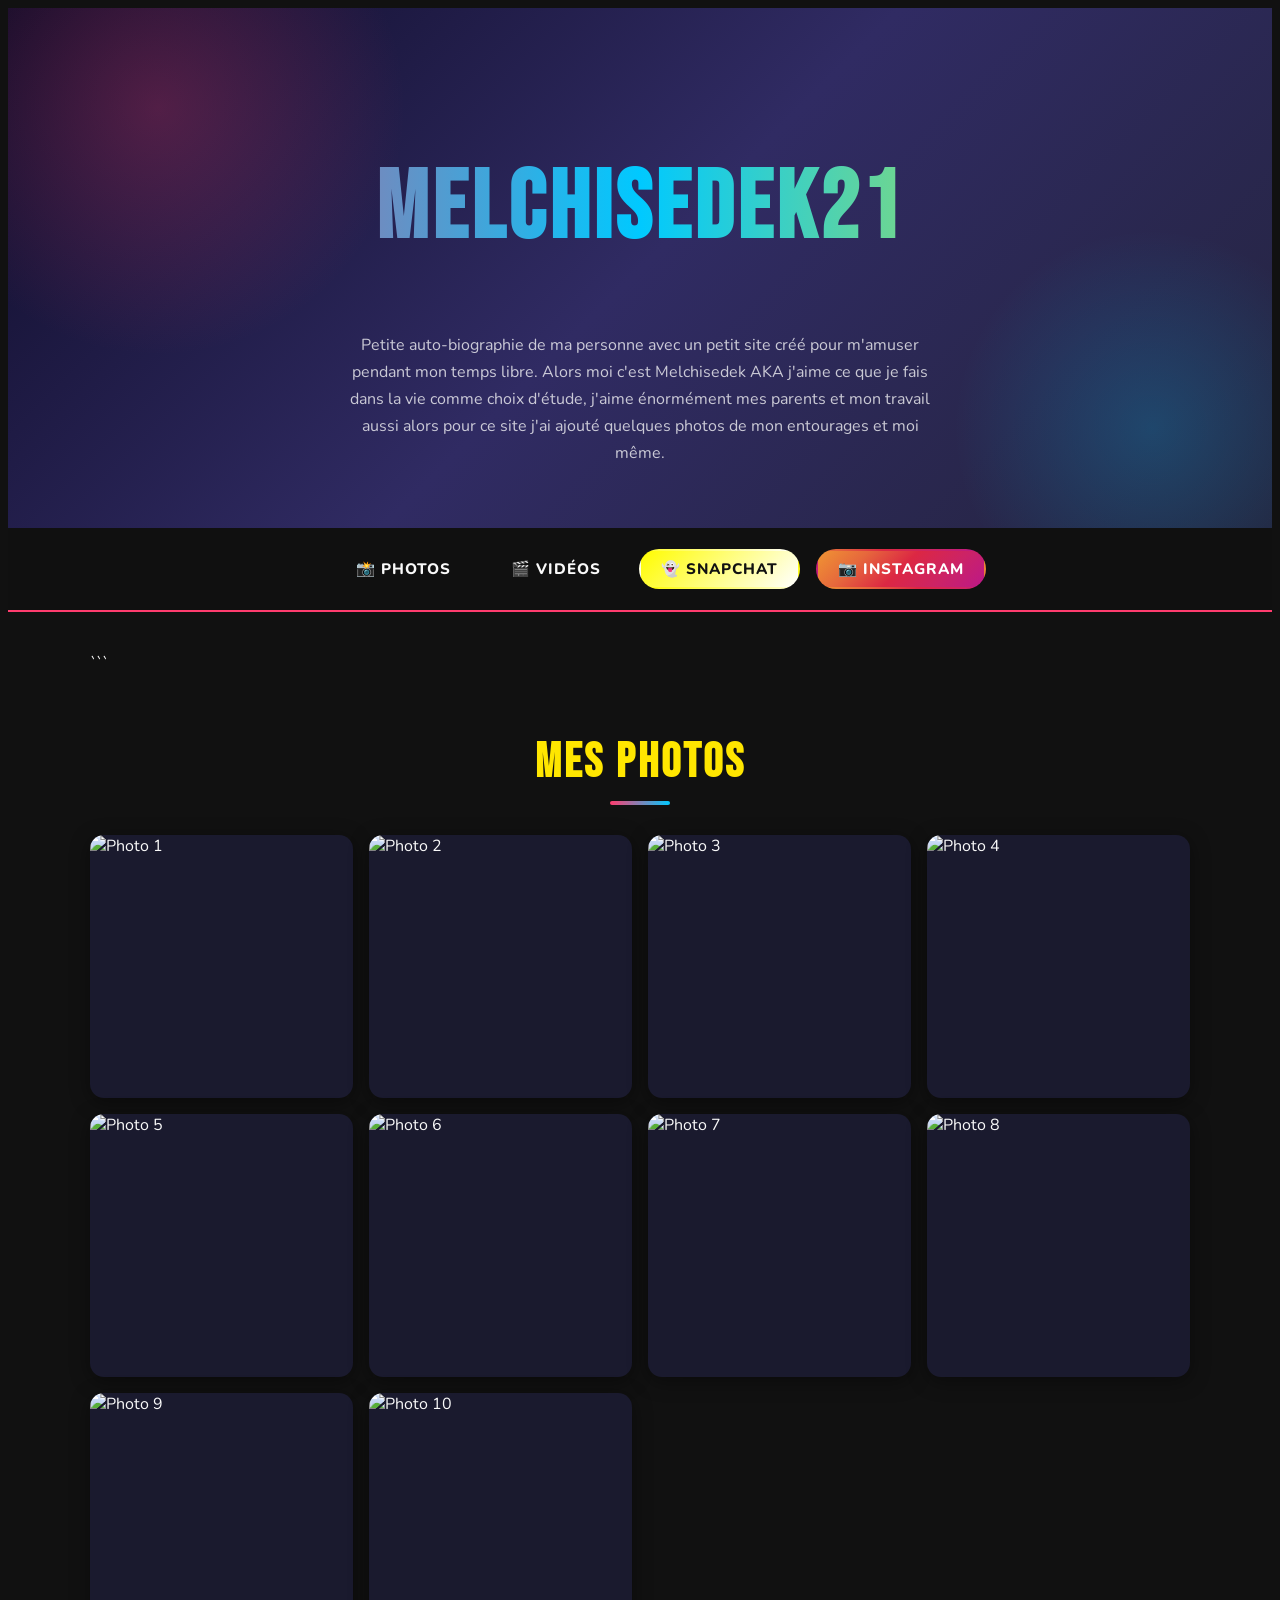
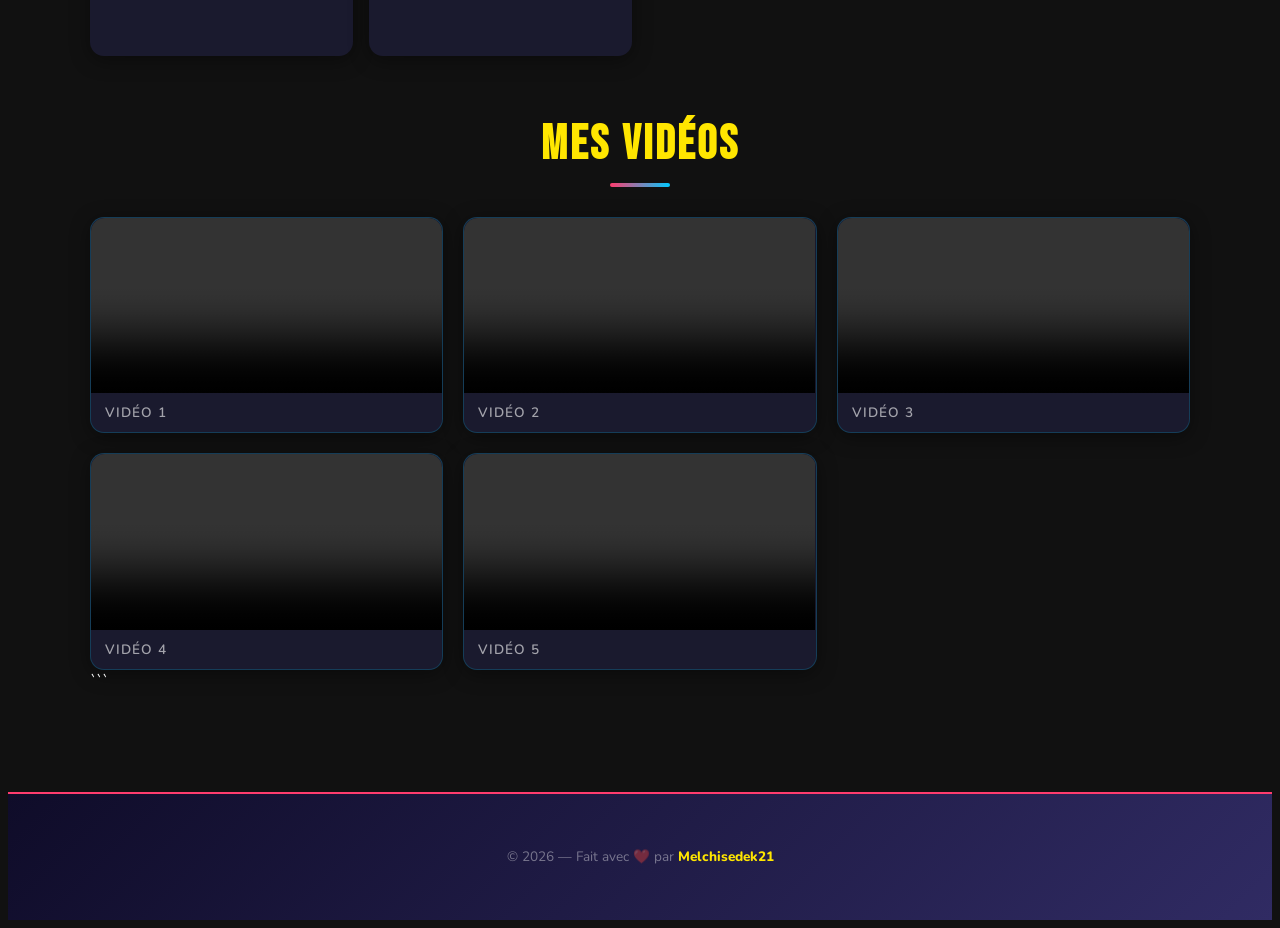
==== index.html @ 66b8f27a "Add files via upload" ====
<!DOCTYPE html>

<html lang="fr">
<head>
  <meta charset="UTF-8">
  <meta name="viewport" content="width=device-width, initial-scale=1.0">
  <title>Page de Melchisedek21</title>
  <link href="https://fonts.googleapis.com/css2?family=Bebas+Neue&family=Nunito:wght@400;600;800&display=swap" rel="stylesheet">
  <style>
    :root {
      --primary: #ff3c6e;
      --secondary: #00c9ff;
      --accent: #ffe600;
      --dark: #111;
      --light: #f9f9f9;
      --card-bg: #1a1a2e;
    }

```
* {
  margin: 0;
  padding: 0;
  box-sizing: border-box;
}

body {
  background-color: var(--dark);
  color: var(--light);
  font-family: 'Nunito', sans-serif;
  overflow-x: hidden;
}

/* ===== HERO HEADER ===== */
header {
  position: relative;
  text-align: center;
  padding: 80px 20px 60px;
  background: linear-gradient(135deg, #0f0c29, #302b63, #24243e);
  overflow: hidden;
}

header::before {
  content: '';
  position: absolute;
  width: 500px;
  height: 500px;
  background: radial-gradient(circle, var(--primary) 0%, transparent 70%);
  top: -150px;
  left: -100px;
  opacity: 0.25;
  border-radius: 50%;
  animation: pulse 4s ease-in-out infinite;
}

header::after {
  content: '';
  position: absolute;
  width: 400px;
  height: 400px;
  background: radial-gradient(circle, var(--secondary) 0%, transparent 70%);
  bottom: -100px;
  right: -80px;
  opacity: 0.2;
  border-radius: 50%;
  animation: pulse 5s ease-in-out infinite reverse;
}

@keyframes pulse {
  0%, 100% { transform: scale(1); }
  50% { transform: scale(1.15); }
}

header h1 {
  font-family: 'Bebas Neue', sans-serif;
  font-size: clamp(3rem, 10vw, 6rem);
  letter-spacing: 4px;
  background: linear-gradient(90deg, var(--primary), var(--secondary), var(--accent));
  -webkit-background-clip: text;
  -webkit-text-fill-color: transparent;
  background-clip: text;
  position: relative;
  z-index: 1;
  animation: slideDown 0.8s ease;
}

header p {
  max-width: 600px;
  margin: 20px auto 0;
  font-size: 1rem;
  color: rgba(255,255,255,0.75);
  line-height: 1.7;
  position: relative;
  z-index: 1;
  animation: fadeIn 1.2s ease;
}

@keyframes slideDown {
  from { opacity: 0; transform: translateY(-30px); }
  to   { opacity: 1; transform: translateY(0); }
}

@keyframes fadeIn {
  from { opacity: 0; }
  to   { opacity: 1; }
}

/* ===== NAVIGATION ===== */
nav {
  position: sticky;
  top: 0;
  z-index: 100;
  background: rgba(17, 17, 17, 0.9);
  backdrop-filter: blur(12px);
  border-bottom: 2px solid var(--primary);
  padding: 14px 20px;
}

nav ul {
  list-style: none;
  display: flex;
  justify-content: center;
  flex-wrap: wrap;
  gap: 16px;
}

nav ul li a {
  text-decoration: none;
  color: var(--light);
  font-weight: 800;
  font-size: 0.95rem;
  letter-spacing: 1px;
  text-transform: uppercase;
  padding: 8px 20px;
  border-radius: 30px;
  border: 2px solid transparent;
  transition: all 0.3s ease;
  position: relative;
}

nav ul li a:hover {
  background: var(--primary);
  border-color: var(--primary);
  color: white;
  transform: translateY(-2px);
  box-shadow: 0 6px 20px rgba(255, 60, 110, 0.4);
}

nav ul li a.snap {
  background: linear-gradient(135deg, #fffc00, #ffffff);
  color: #111;
}

nav ul li a.insta {
  background: linear-gradient(135deg, #f09433, #e6683c, #dc2743, #cc2366, #bc1888);
  color: white;
}

nav ul li a.snap:hover,
nav ul li a.insta:hover {
  transform: translateY(-3px) scale(1.05);
  box-shadow: 0 8px 25px rgba(0,0,0,0.4);
}

/* ===== SECTIONS ===== */
main {
  max-width: 1100px;
  margin: 0 auto;
  padding: 40px 20px;
}

.section-title {
  font-family: 'Bebas Neue', sans-serif;
  font-size: clamp(2rem, 5vw, 3rem);
  letter-spacing: 3px;
  color: var(--accent);
  text-align: center;
  margin: 60px 0 30px;
  position: relative;
}

.section-title::after {
  content: '';
  display: block;
  width: 60px;
  height: 4px;
  background: linear-gradient(90deg, var(--primary), var(--secondary));
  margin: 10px auto 0;
  border-radius: 2px;
}

/* ===== PHOTO GRID ===== */
.photo-grid {
  display: grid;
  grid-template-columns: repeat(auto-fill, minmax(240px, 1fr));
  gap: 16px;
}

.photo-card {
  position: relative;
  overflow: hidden;
  border-radius: 14px;
  aspect-ratio: 1 / 1;
  background: var(--card-bg);
  box-shadow: 0 4px 20px rgba(0,0,0,0.4);
  cursor: pointer;
  transition: transform 0.3s ease, box-shadow 0.3s ease;
}

.photo-card:hover {
  transform: scale(1.04) rotate(-1deg);
  box-shadow: 0 10px 40px rgba(255, 60, 110, 0.4);
}

.photo-card img {
  width: 100%;
  height: 100%;
  object-fit: cover;
  display: block;
  transition: transform 0.5s ease;
}

.photo-card:hover img {
  transform: scale(1.08);
}

.photo-card .overlay {
  position: absolute;
  inset: 0;
  background: linear-gradient(to top, rgba(0,0,0,0.6), transparent);
  opacity: 0;
  transition: opacity 0.3s ease;
}

.photo-card:hover .overlay {
  opacity: 1;
}

/* ===== VIDEO GRID ===== */
.video-grid {
  display: grid;
  grid-template-columns: repeat(auto-fill, minmax(280px, 1fr));
  gap: 20px;
}

.video-card {
  background: var(--card-bg);
  border-radius: 14px;
  overflow: hidden;
  box-shadow: 0 4px 20px rgba(0,0,0,0.4);
  border: 1px solid rgba(0, 201, 255, 0.2);
  transition: transform 0.3s ease, box-shadow 0.3s ease;
}

.video-card:hover {
  transform: translateY(-6px);
  box-shadow: 0 12px 40px rgba(0, 201, 255, 0.3);
}

.video-card video {
  width: 100%;
  display: block;
  border-radius: 14px 14px 0 0;
}

.video-label {
  padding: 10px 14px;
  font-size: 0.85rem;
  color: rgba(255,255,255,0.6);
  font-weight: 600;
  text-transform: uppercase;
  letter-spacing: 1px;
}

/* ===== FOOTER ===== */
footer {
  text-align: center;
  padding: 40px 20px;
  margin-top: 60px;
  background: linear-gradient(135deg, #0f0c29, #302b63);
  font-size: 0.85rem;
  color: rgba(255,255,255,0.4);
  border-top: 2px solid var(--primary);
}

footer span {
  color: var(--accent);
  font-weight: 800;
}

/* ===== RESPONSIVE ===== */
@media (max-width: 600px) {
  .photo-grid {
    grid-template-columns: repeat(2, 1fr);
  }

  .video-grid {
    grid-template-columns: 1fr;
  }

  nav ul {
    gap: 10px;
  }

  nav ul li a {
    font-size: 0.8rem;
    padding: 6px 14px;
  }
}
```

  </style>
</head>
<body>

  <!-- HEADER -->

  <header>
    <h1>Melchisedek21</h1>
    <p>Petite auto-biographie de ma personne avec un petit site créé pour m'amuser pendant mon temps libre. Alors moi c'est Melchisedek AKA j'aime ce que je fais dans la vie comme choix d'étude, j'aime énormément mes parents et mon travail aussi alors pour ce site j'ai ajouté quelques photos de mon entourages et moi même.</p>
  </header>

  <!-- NAVIGATION -->

  <nav>
    <ul>
      <li><a href="#photos">📸 Photos</a></li>
      <li><a href="#videos">🎬 Vidéos</a></li>
      <li><a href="https://snapchat.com/t/nSRhVBdP" target="_blank" class="snap">👻 Snapchat</a></li>
      <li><a href="https://www.instagram.com/melchi.emm21?igsh=M4dpbGRamDBuM3pudQ%3D%3D&utm_source=qr" target="_blank" class="insta">📷 Instagram</a></li>
    </ul>
  </nav>

  <main>

```
<!-- PHOTOS -->
<h2 class="section-title" id="photos">Mes Photos</h2>
<div class="photo-grid">
  <div class="photo-card">
    <img src="images/photo1.jpeg" alt="Photo 1">
    <div class="overlay"></div>
  </div>
  <div class="photo-card">
    <img src="images/photo2.jpeg" alt="Photo 2">
    <div class="overlay"></div>
  </div>
  <div class="photo-card">
    <img src="images/photo3.jpeg" alt="Photo 3">
    <div class="overlay"></div>
  </div>
  <div class="photo-card">
    <img src="images/photo4.jpeg" alt="Photo 4">
    <div class="overlay"></div>
  </div>
  <div class="photo-card">
    <img src="images/photo5.jpeg" alt="Photo 5">
    <div class="overlay"></div>
  </div>
  <div class="photo-card">
    <img src="images/photo6.jpeg" alt="Photo 6">
    <div class="overlay"></div>
  </div>
  <div class="photo-card">
    <img src="images/photo7.jpeg" alt="Photo 7">
    <div class="overlay"></div>
  </div>
  <div class="photo-card">
    <img src="images/photo8.jpeg" alt="Photo 8">
    <div class="overlay"></div>
  </div>
  <div class="photo-card">
    <img src="images/photo9.jpeg" alt="Photo 9">
    <div class="overlay"></div>
  </div>
  <div class="photo-card">
    <img src="images/photo10.jpeg" alt="Photo 10">
    <div class="overlay"></div>
  </div>
</div>

<!-- VIDÉOS -->
<h2 class="section-title" id="videos">Mes Vidéos</h2>
<div class="video-grid">
  <div class="video-card">
    <video controls>
      <source src="videos/video1.mp4" type="video/mp4">
    </video>
    <div class="video-label">Vidéo 1</div>
  </div>
  <div class="video-card">
    <video controls>
      <source src="videos/video2.mp4" type="video/mp4">
    </video>
    <div class="video-label">Vidéo 2</div>
  </div>
  <div class="video-card">
    <video controls>
      <source src="videos/video3.mp4" type="video/mp4">
    </video>
    <div class="video-label">Vidéo 3</div>
  </div>
  <div class="video-card">
    <video controls>
      <source src="videos/video4.mp4" type="video/mp4">
    </video>
    <div class="video-label">Vidéo 4</div>
  </div>
  <div class="video-card">
    <video controls>
      <source src="videos/video5.mp4" type="video/mp4">
    </video>
    <div class="video-label">Vidéo 5</div>
  </div>
</div>
```

  </main>

  <!-- FOOTER -->

  <footer>
    <p>© 2026 — Fait avec ❤️ par <span>Melchisedek21</span></p>
  </footer>

</body>
</html>
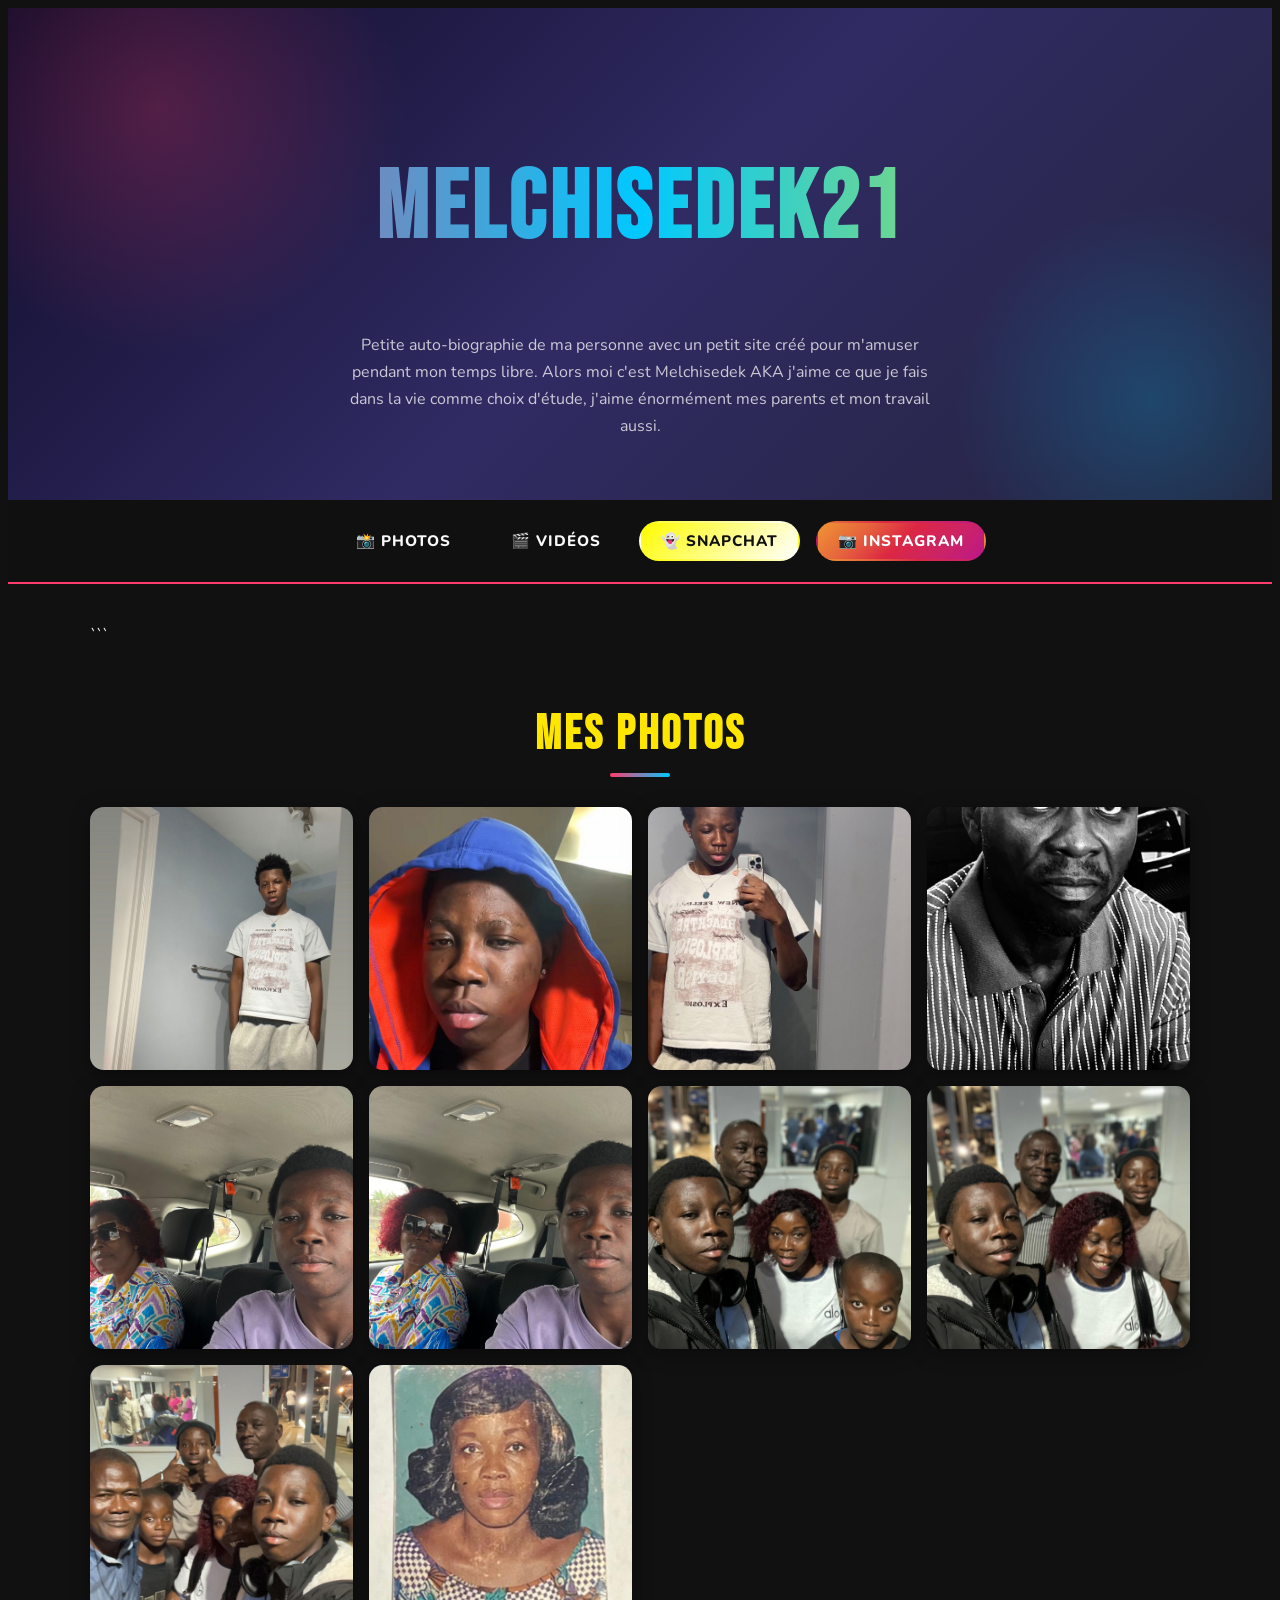
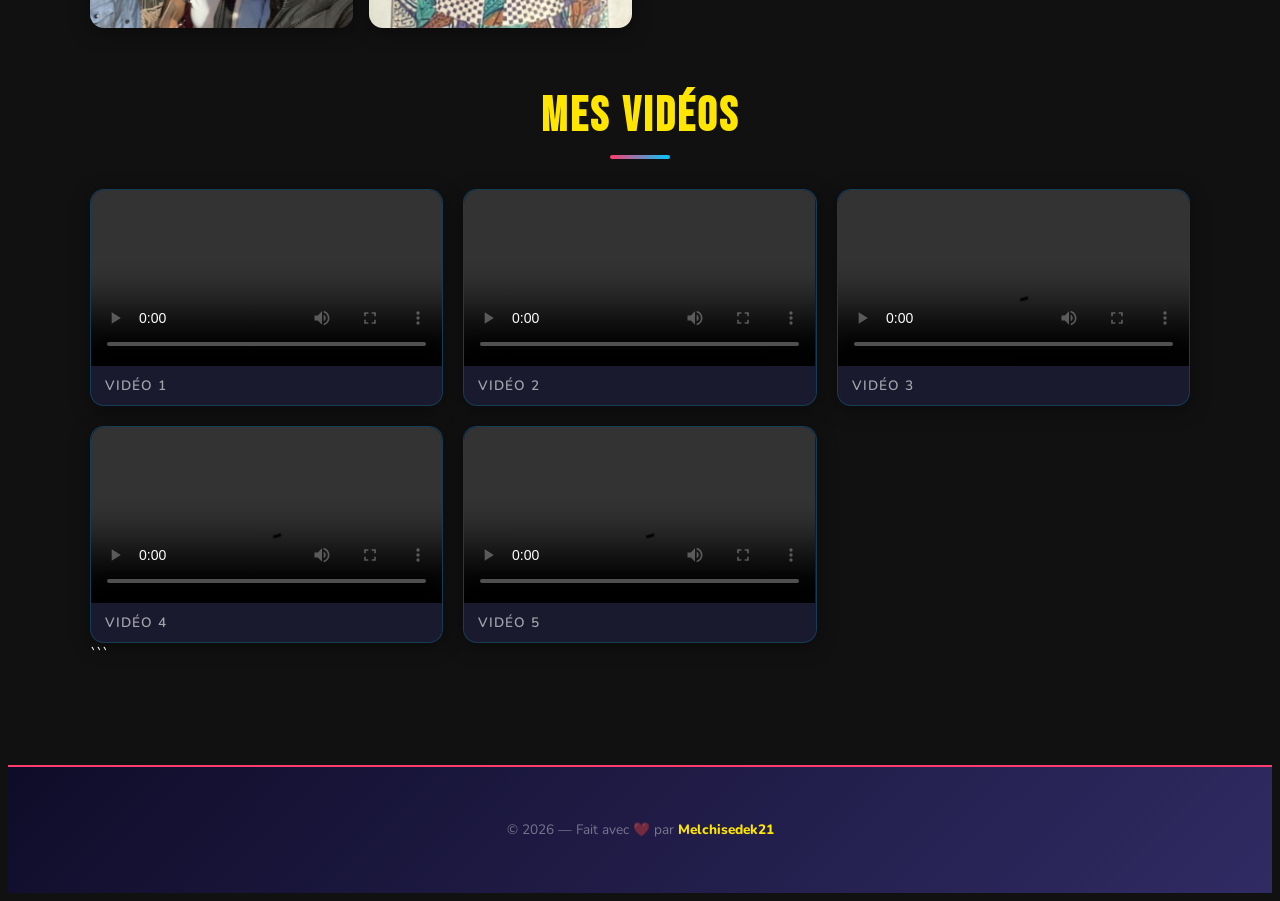
==== commit dd0d581b: "Update index.html" ====
--- a/index.html
+++ b/index.html
@@ -316,7 +316,7 @@
 
   <header>
     <h1>Melchisedek21</h1>
-    <p>Petite auto-biographie de ma personne avec un petit site créé pour m'amuser pendant mon temps libre. Alors moi c'est Melchisedek AKA j'aime ce que je fais dans la vie comme choix d'étude, j'aime énormément mes parents et mon travail aussi alors pour ce site j'ai ajouté quelques photos de mon entourages et moi même.</p>
+    <p>Petite auto-biographie de ma personne avec un petit site créé pour m'amuser pendant mon temps libre. Alors moi c'est Melchisedek AKA j'aime ce que je fais dans la vie comme choix d'étude, j'aime énormément mes parents et mon travail aussi.</p>
   </header>
 
   <!-- NAVIGATION -->
@@ -337,43 +337,43 @@
 <h2 class="section-title" id="photos">Mes Photos</h2>
 <div class="photo-grid">
   <div class="photo-card">
-    <img src="images/photo1.jpeg" alt="Photo 1">
-    <div class="overlay"></div>
-  </div>
-  <div class="photo-card">
-    <img src="images/photo2.jpeg" alt="Photo 2">
-    <div class="overlay"></div>
-  </div>
-  <div class="photo-card">
-    <img src="images/photo3.jpeg" alt="Photo 3">
-    <div class="overlay"></div>
-  </div>
-  <div class="photo-card">
-    <img src="images/photo4.jpeg" alt="Photo 4">
-    <div class="overlay"></div>
-  </div>
-  <div class="photo-card">
-    <img src="images/photo5.jpeg" alt="Photo 5">
-    <div class="overlay"></div>
-  </div>
-  <div class="photo-card">
-    <img src="images/photo6.jpeg" alt="Photo 6">
-    <div class="overlay"></div>
-  </div>
-  <div class="photo-card">
-    <img src="images/photo7.jpeg" alt="Photo 7">
-    <div class="overlay"></div>
-  </div>
-  <div class="photo-card">
-    <img src="images/photo8.jpeg" alt="Photo 8">
-    <div class="overlay"></div>
-  </div>
-  <div class="photo-card">
-    <img src="images/photo9.jpeg" alt="Photo 9">
-    <div class="overlay"></div>
-  </div>
-  <div class="photo-card">
-    <img src="images/photo10.jpeg" alt="Photo 10">
+    <img src="photo1.jpeg" alt="Photo 1">
+    <div class="overlay"></div>
+  </div>
+  <div class="photo-card">
+    <img src="photo2.jpeg" alt="Photo 2">
+    <div class="overlay"></div>
+  </div>
+  <div class="photo-card">
+    <img src="photo3.jpeg" alt="Photo 3">
+    <div class="overlay"></div>
+  </div>
+  <div class="photo-card">
+    <img src="photo4.jpeg" alt="Photo 4">
+    <div class="overlay"></div>
+  </div>
+  <div class="photo-card">
+    <img src="photo5.jpeg" alt="Photo 5">
+    <div class="overlay"></div>
+  </div>
+  <div class="photo-card">
+    <img src="photo6.jpeg" alt="Photo 6">
+    <div class="overlay"></div>
+  </div>
+  <div class="photo-card">
+    <img src="photo7.jpeg" alt="Photo 7">
+    <div class="overlay"></div>
+  </div>
+  <div class="photo-card">
+    <img src="photo8.jpeg" alt="Photo 8">
+    <div class="overlay"></div>
+  </div>
+  <div class="photo-card">
+    <img src="photo9.jpeg" alt="Photo 9">
+    <div class="overlay"></div>
+  </div>
+  <div class="photo-card">
+    <img src="photo10.jpeg" alt="Photo 10">
     <div class="overlay"></div>
   </div>
 </div>
@@ -383,31 +383,31 @@
 <div class="video-grid">
   <div class="video-card">
     <video controls>
-      <source src="videos/video1.mp4" type="video/mp4">
+      <source src="video1.mp4" type="video/mp4">
     </video>
     <div class="video-label">Vidéo 1</div>
   </div>
   <div class="video-card">
     <video controls>
-      <source src="videos/video2.mp4" type="video/mp4">
+      <source src="video2.mp4" type="video/mp4">
     </video>
     <div class="video-label">Vidéo 2</div>
   </div>
   <div class="video-card">
     <video controls>
-      <source src="videos/video3.mp4" type="video/mp4">
+      <source src="video3.mp4" type="video/mp4">
     </video>
     <div class="video-label">Vidéo 3</div>
   </div>
   <div class="video-card">
     <video controls>
-      <source src="videos/video4.mp4" type="video/mp4">
+      <source src="video4.mp4" type="video/mp4">
     </video>
     <div class="video-label">Vidéo 4</div>
   </div>
   <div class="video-card">
     <video controls>
-      <source src="videos/video5.mp4" type="video/mp4">
+      <source src="video5.mp4" type="video/mp4">
     </video>
     <div class="video-label">Vidéo 5</div>
   </div>
@@ -423,4 +423,4 @@
   </footer>
 
 </body>
-</html>+</html>
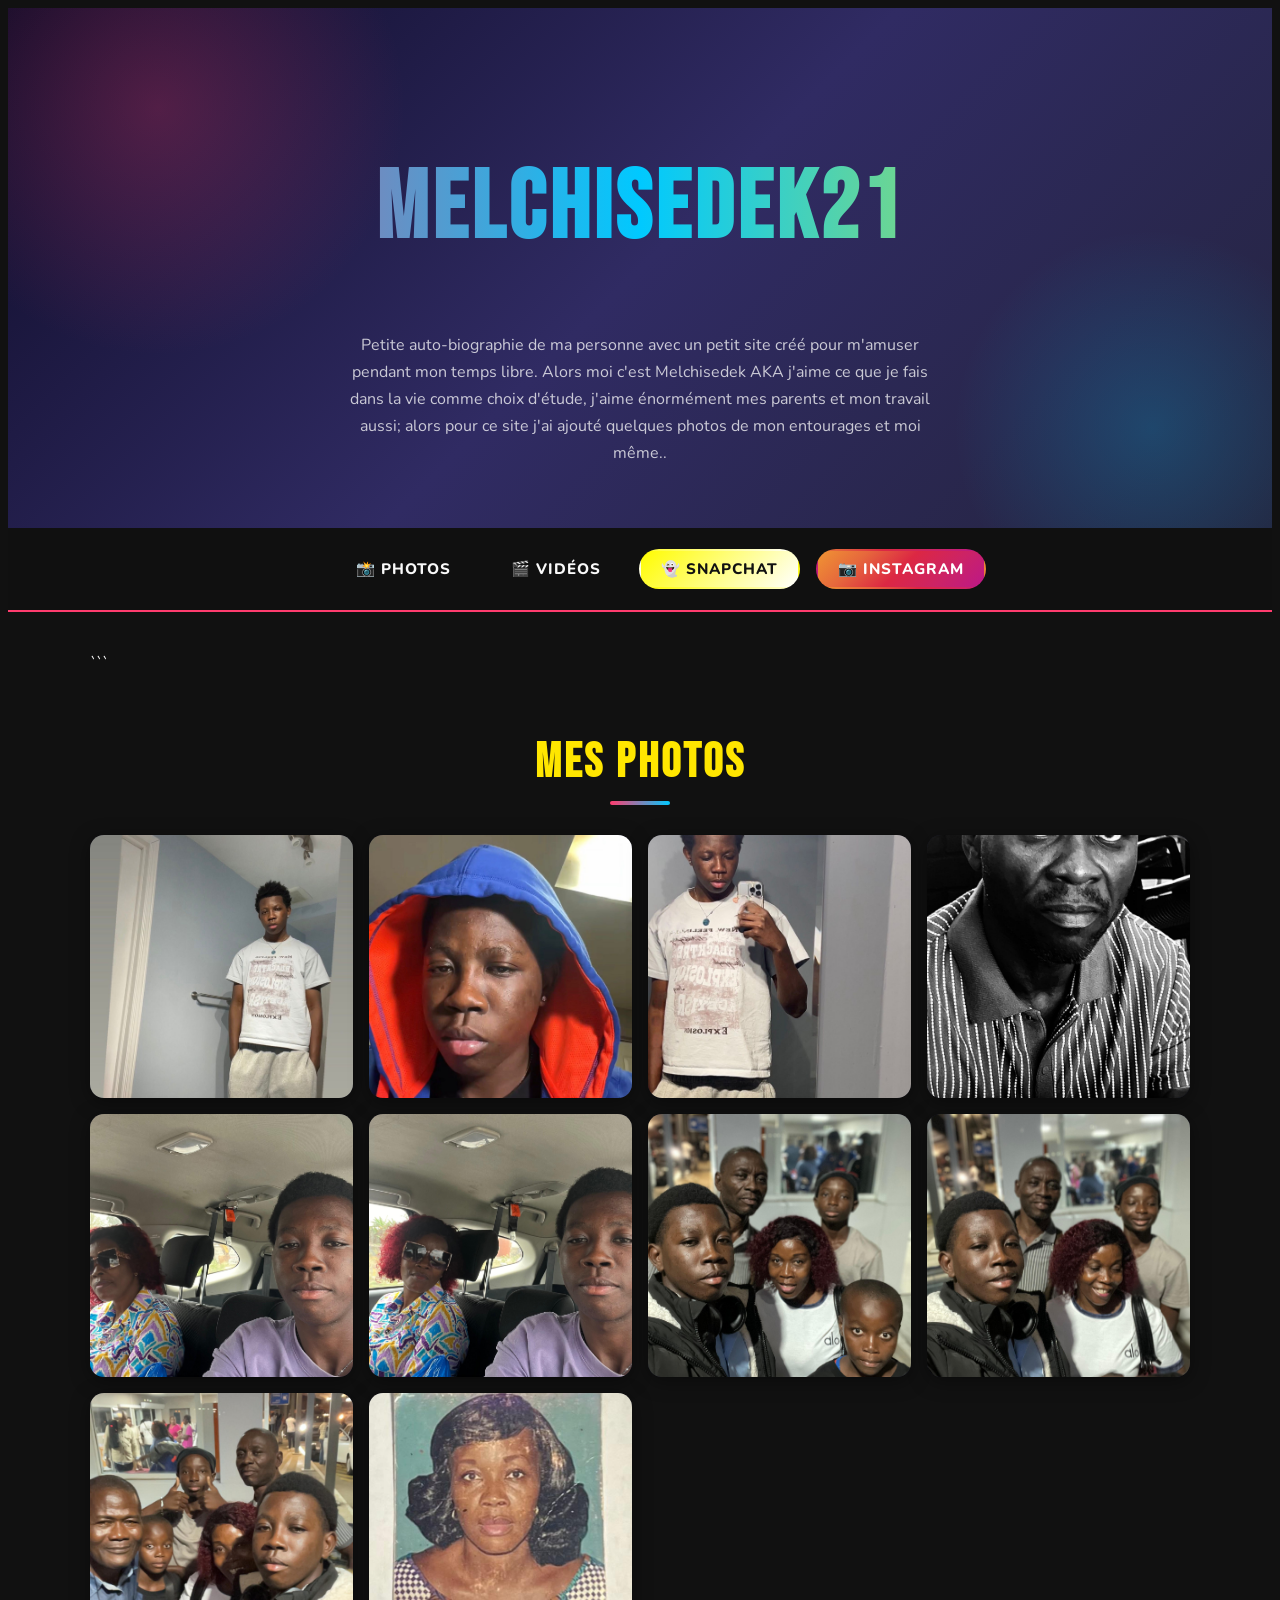
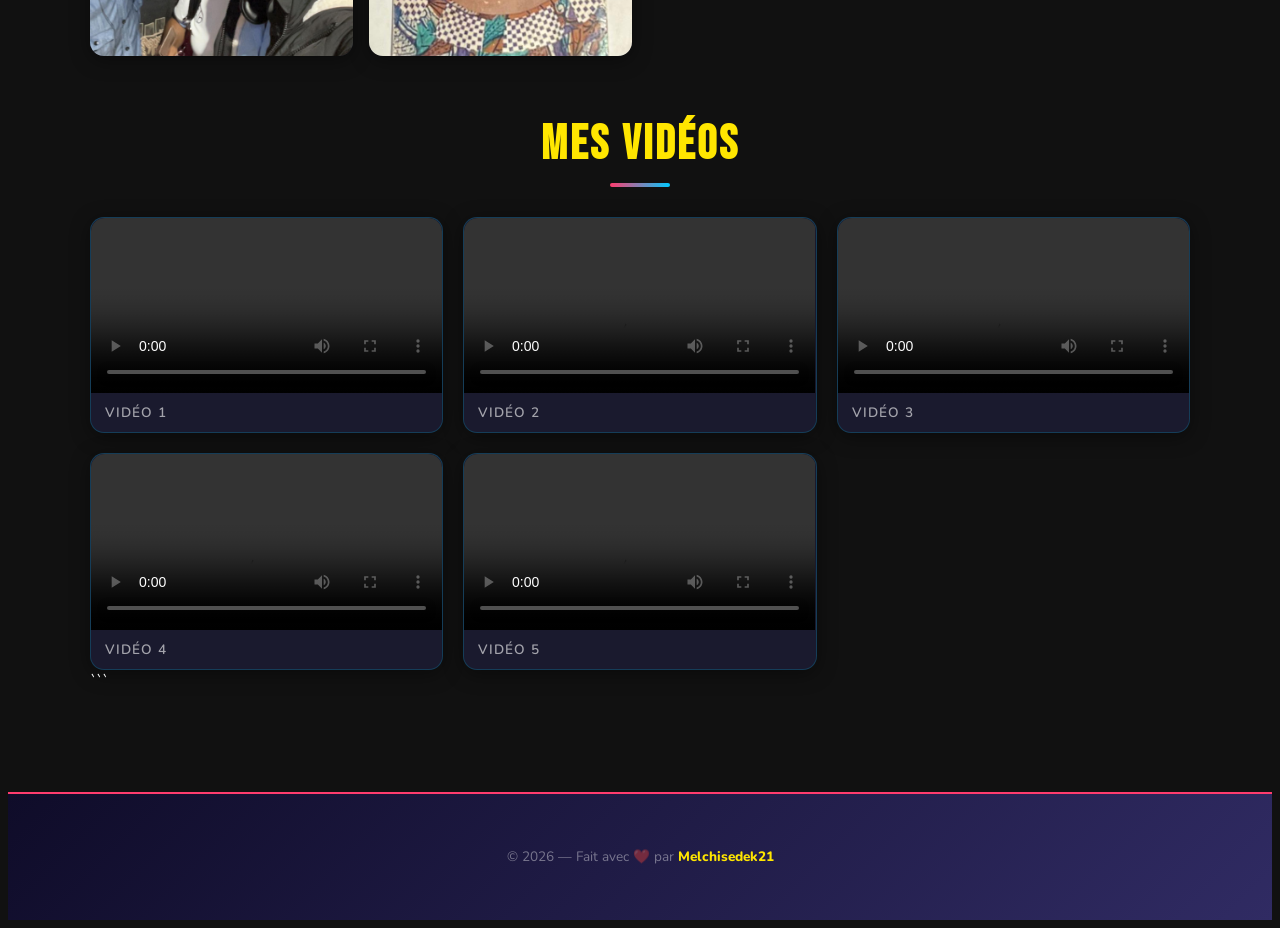
==== commit 50f276d9: "Update index.html" ====
--- a/index.html
+++ b/index.html
@@ -316,7 +316,7 @@
 
   <header>
     <h1>Melchisedek21</h1>
-    <p>Petite auto-biographie de ma personne avec un petit site créé pour m'amuser pendant mon temps libre. Alors moi c'est Melchisedek AKA j'aime ce que je fais dans la vie comme choix d'étude, j'aime énormément mes parents et mon travail aussi.</p>
+    <p>Petite auto-biographie de ma personne avec un petit site créé pour m'amuser pendant mon temps libre. Alors moi c'est Melchisedek AKA j'aime ce que je fais dans la vie comme choix d'étude, j'aime énormément mes parents et mon travail aussi; alors pour ce site j'ai ajouté quelques photos de mon entourages et moi même..</p>
   </header>
 
   <!-- NAVIGATION -->
@@ -424,3 +424,4 @@
 
 </body>
 </html>
+
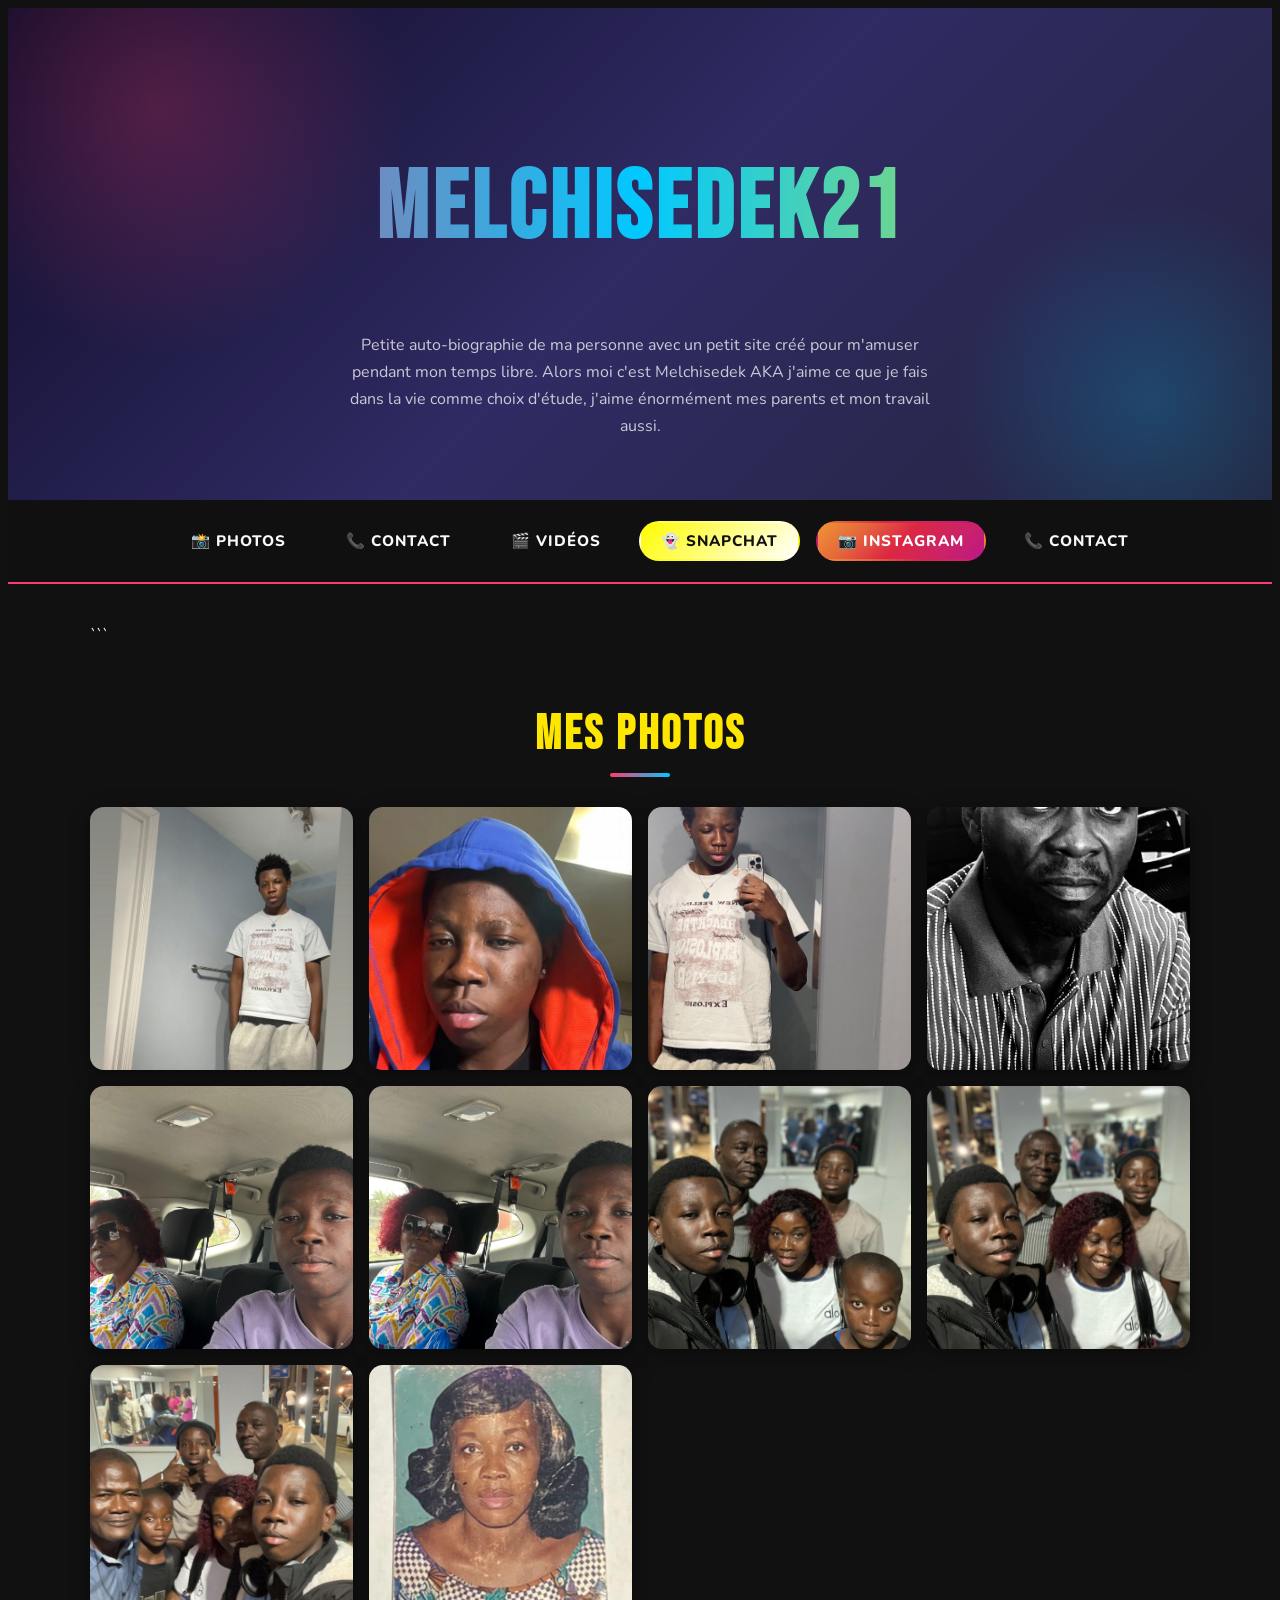
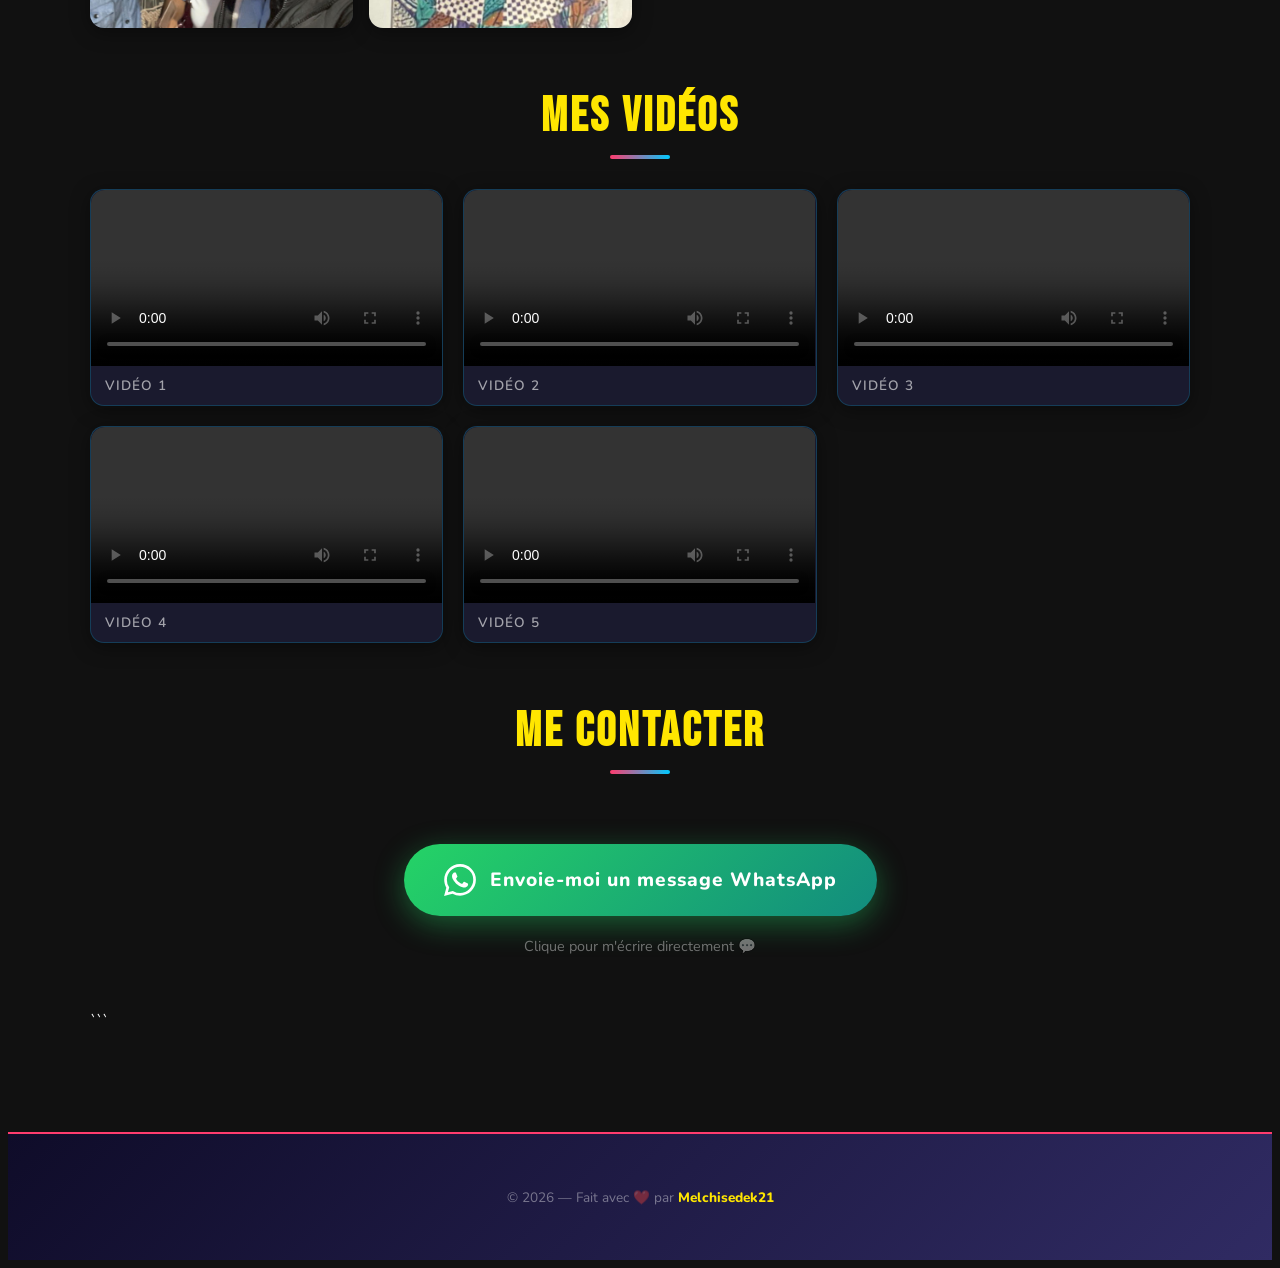
==== commit 2f2324fe: "Update index.html" ====
--- a/index.html
+++ b/index.html
@@ -316,7 +316,7 @@
 
   <header>
     <h1>Melchisedek21</h1>
-    <p>Petite auto-biographie de ma personne avec un petit site créé pour m'amuser pendant mon temps libre. Alors moi c'est Melchisedek AKA j'aime ce que je fais dans la vie comme choix d'étude, j'aime énormément mes parents et mon travail aussi; alors pour ce site j'ai ajouté quelques photos de mon entourages et moi même..</p>
+    <p>Petite auto-biographie de ma personne avec un petit site créé pour m'amuser pendant mon temps libre. Alors moi c'est Melchisedek AKA j'aime ce que je fais dans la vie comme choix d'étude, j'aime énormément mes parents et mon travail aussi.</p>
   </header>
 
   <!-- NAVIGATION -->
@@ -324,9 +324,11 @@
   <nav>
     <ul>
       <li><a href="#photos">📸 Photos</a></li>
+      <li><a href="#contact">📞 Contact</a></li>
       <li><a href="#videos">🎬 Vidéos</a></li>
-      <li><a href="https://snapchat.com/t/nSRhVBdP" target="_blank" class="snap">👻 Snapchat</a></li>
-      <li><a href="https://www.instagram.com/melchi.emm21?igsh=M4dpbGRamDBuM3pudQ%3D%3D&utm_source=qr" target="_blank" class="insta">📷 Instagram</a></li>
+      <li><a href="https://www.snapchat.com/add/Melchisedek21" target="_blank" class="snap">👻 Snapchat</a></li>
+      <li><a href="https://www.instagram.com/melchi.emm21" target="_blank" class="insta">📷 Instagram</a></li>
+      <li><a href="#contact">📞 Contact</a></li>
     </ul>
   </nav>
 
@@ -412,6 +414,32 @@
     <div class="video-label">Vidéo 5</div>
   </div>
 </div>
+
+<!-- CONTACT -->
+<h2 class="section-title" id="contact">Me Contacter</h2>
+<div style="text-align: center; padding: 40px 20px;">
+  <a href="https://wa.me/18186355843" target="_blank" style="
+    display: inline-flex;
+    align-items: center;
+    gap: 14px;
+    background: linear-gradient(135deg, #25D366, #128C7E);
+    color: white;
+    text-decoration: none;
+    padding: 20px 40px;
+    border-radius: 50px;
+    font-family: 'Nunito', sans-serif;
+    font-size: 1.2rem;
+    font-weight: 800;
+    letter-spacing: 1px;
+    box-shadow: 0 8px 30px rgba(37, 211, 102, 0.4);
+  ">
+    <svg xmlns="http://www.w3.org/2000/svg" width="32" height="32" viewBox="0 0 24 24" fill="white">
+      <path d="M17.472 14.382c-.297-.149-1.758-.867-2.03-.967-.273-.099-.471-.148-.67.15-.197.297-.767.966-.94 1.164-.173.199-.347.223-.644.075-.297-.15-1.255-.463-2.39-1.475-.883-.788-1.48-1.761-1.653-2.059-.173-.297-.018-.458.13-.606.134-.133.298-.347.446-.52.149-.174.198-.298.298-.497.099-.198.05-.371-.025-.52-.075-.149-.669-1.612-.916-2.207-.242-.579-.487-.5-.669-.51-.173-.008-.371-.01-.57-.01-.198 0-.52.074-.792.372-.272.297-1.04 1.016-1.04 2.479 0 1.462 1.065 2.875 1.213 3.074.149.198 2.096 3.2 5.077 4.487.709.306 1.262.489 1.694.625.712.227 1.36.195 1.871.118.571-.085 1.758-.719 2.006-1.413.248-.694.248-1.289.173-1.413-.074-.124-.272-.198-.57-.347m-5.421 7.403h-.004a9.87 9.87 0 01-5.031-1.378l-.361-.214-3.741.982.998-3.648-.235-.374a9.86 9.86 0 01-1.51-5.26c.001-5.45 4.436-9.884 9.888-9.884 2.64 0 5.122 1.03 6.988 2.898a9.825 9.825 0 012.893 6.994c-.003 5.45-4.437 9.884-9.885 9.884m8.413-18.297A11.815 11.815 0 0012.05 0C5.495 0 .16 5.335.157 11.892c0 2.096.547 4.142 1.588 5.945L.057 24l6.305-1.654a11.882 11.882 0 005.683 1.448h.005c6.554 0 11.89-5.335 11.893-11.893a11.821 11.821 0 00-3.48-8.413z"/>
+    </svg>
+    Envoie-moi un message WhatsApp
+  </a>
+  <p style="margin-top: 20px; color: rgba(255,255,255,0.4); font-size: 0.9rem;">Clique pour m'écrire directement 💬</p>
+</div>
 ```
 
   </main>
@@ -424,4 +452,3 @@
 
 </body>
 </html>
-
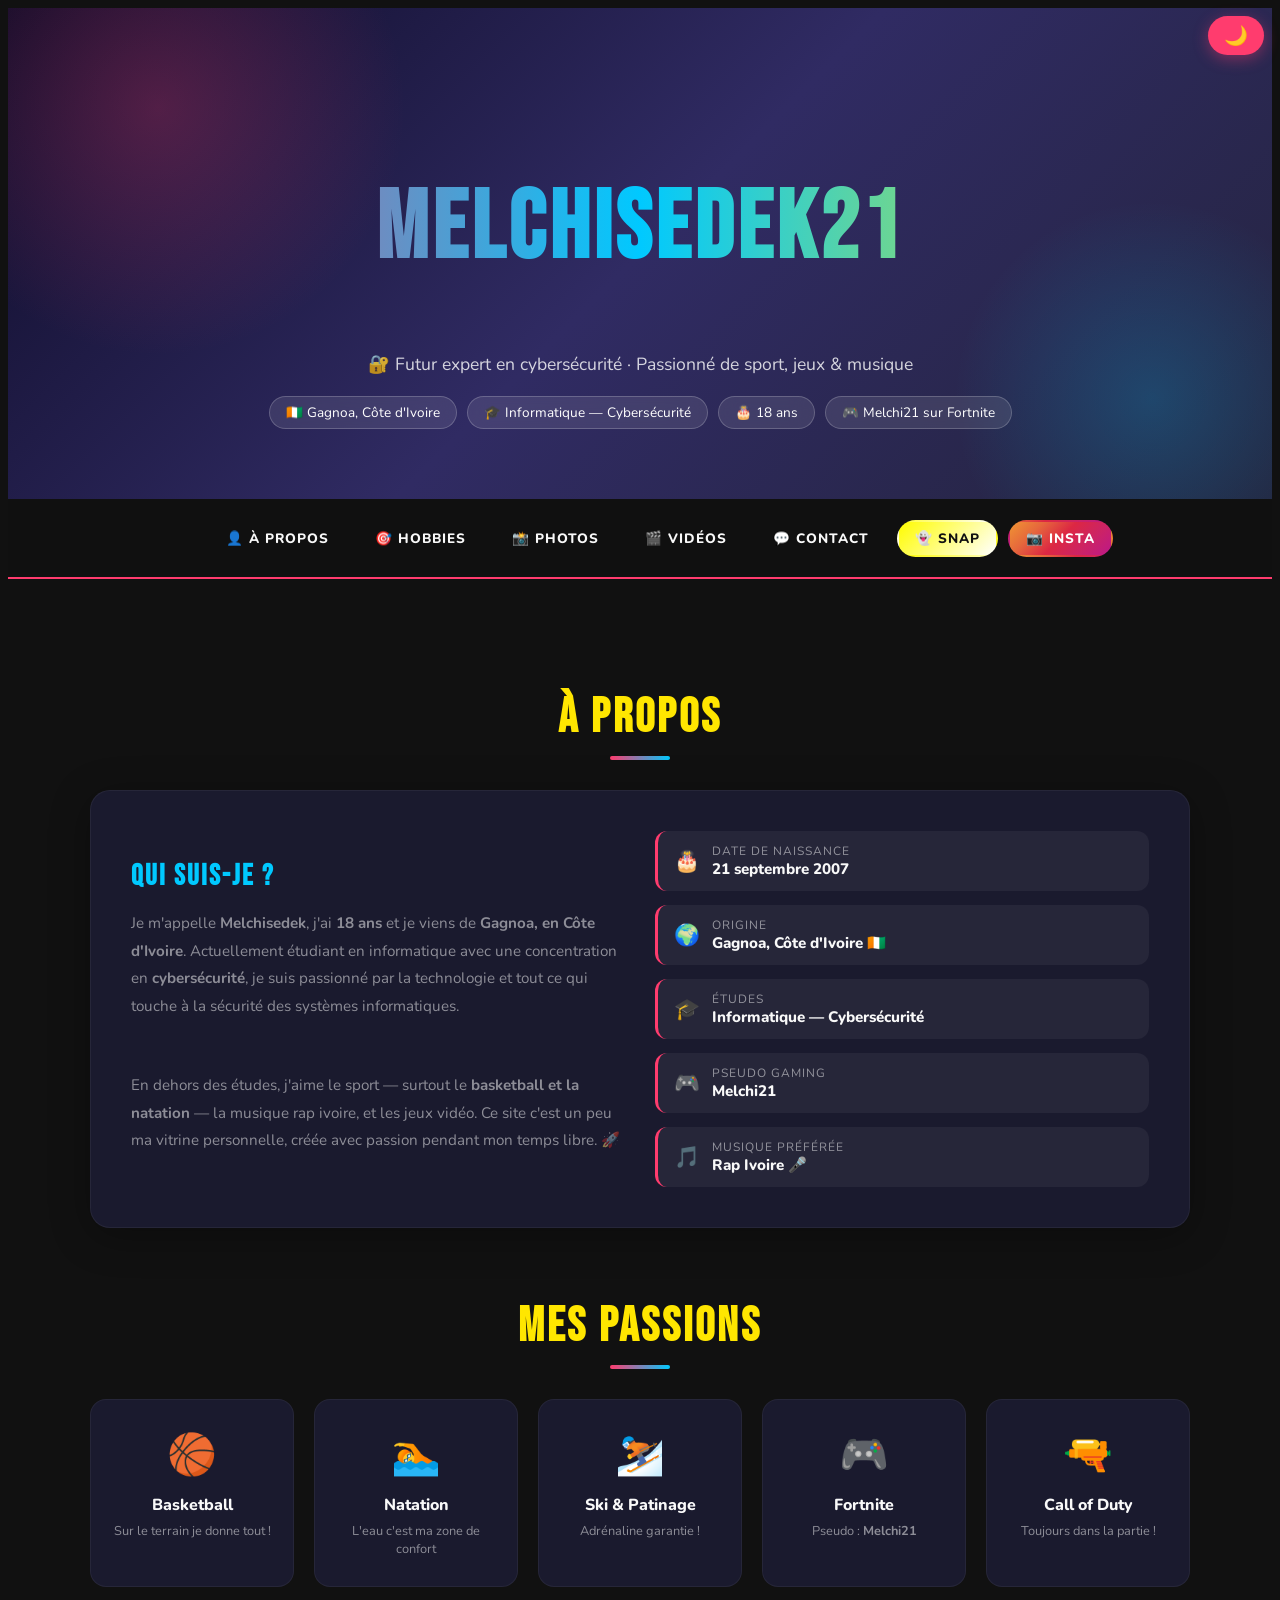
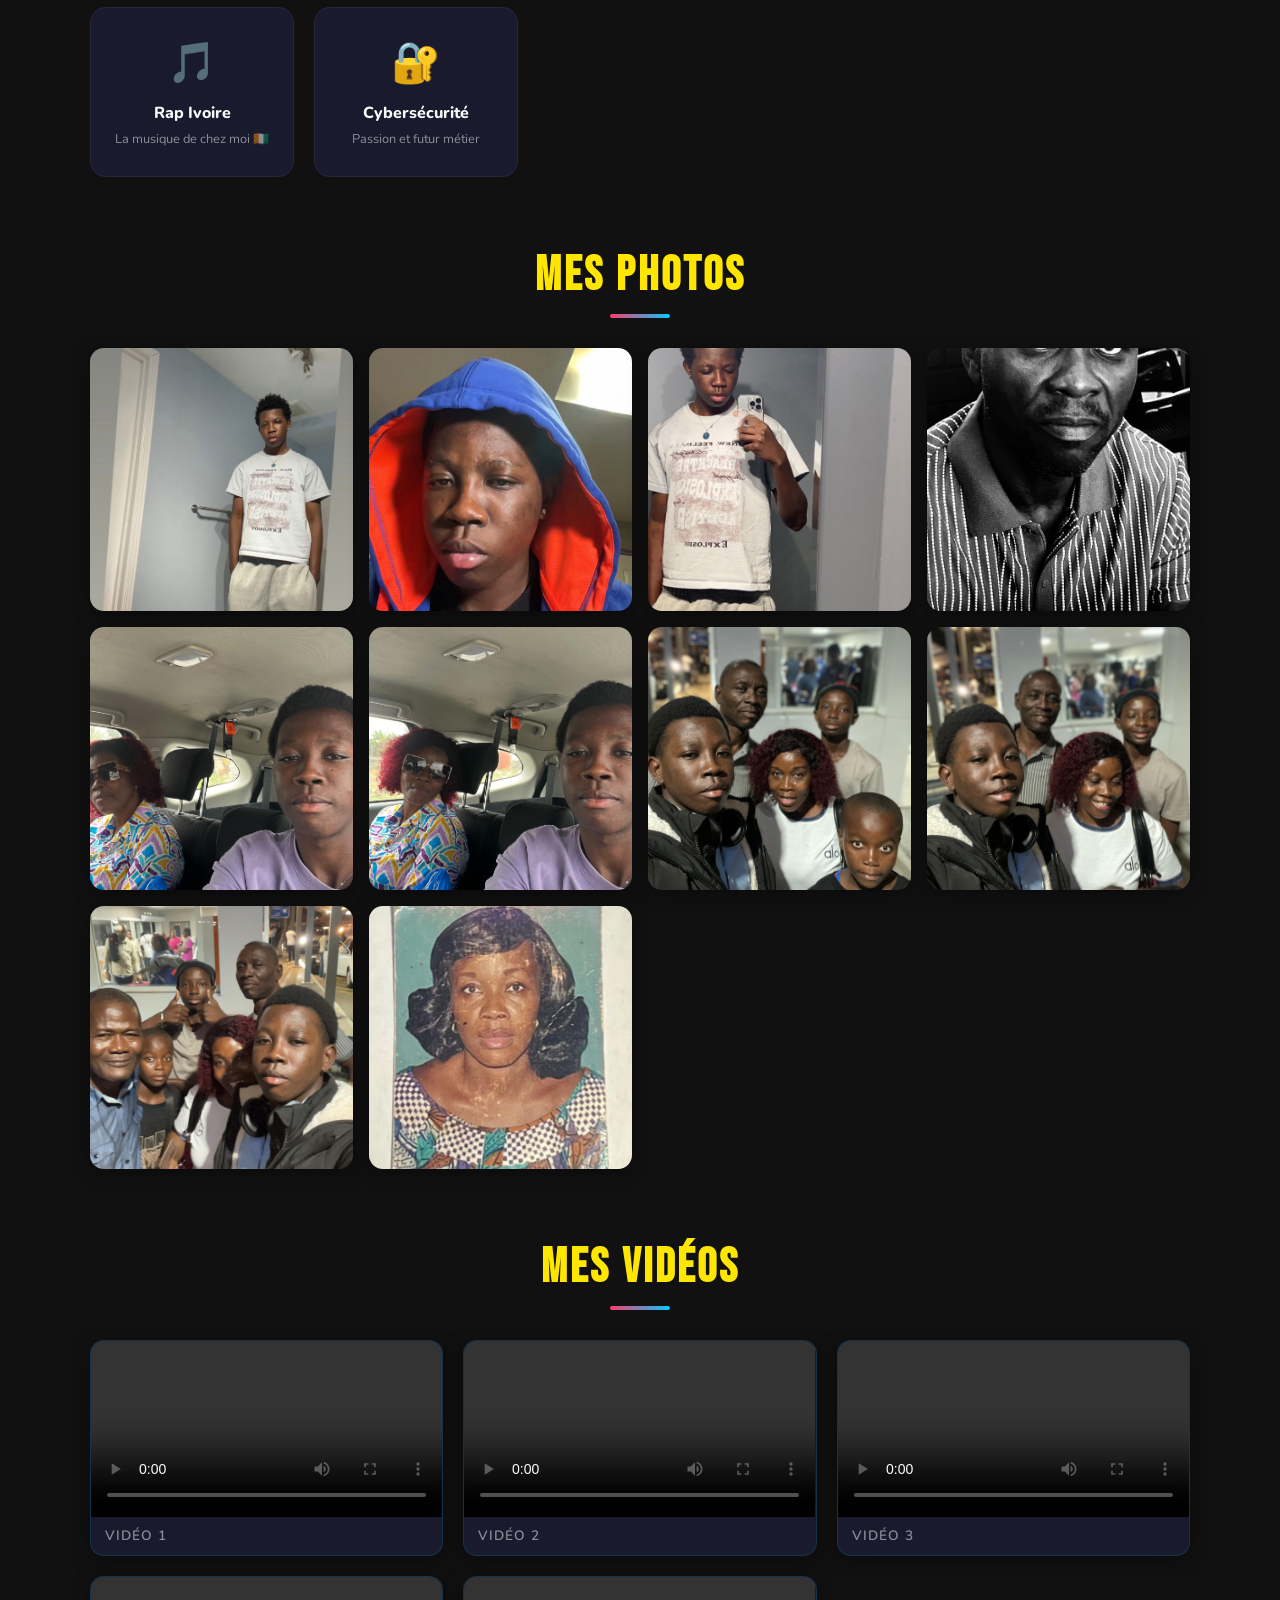
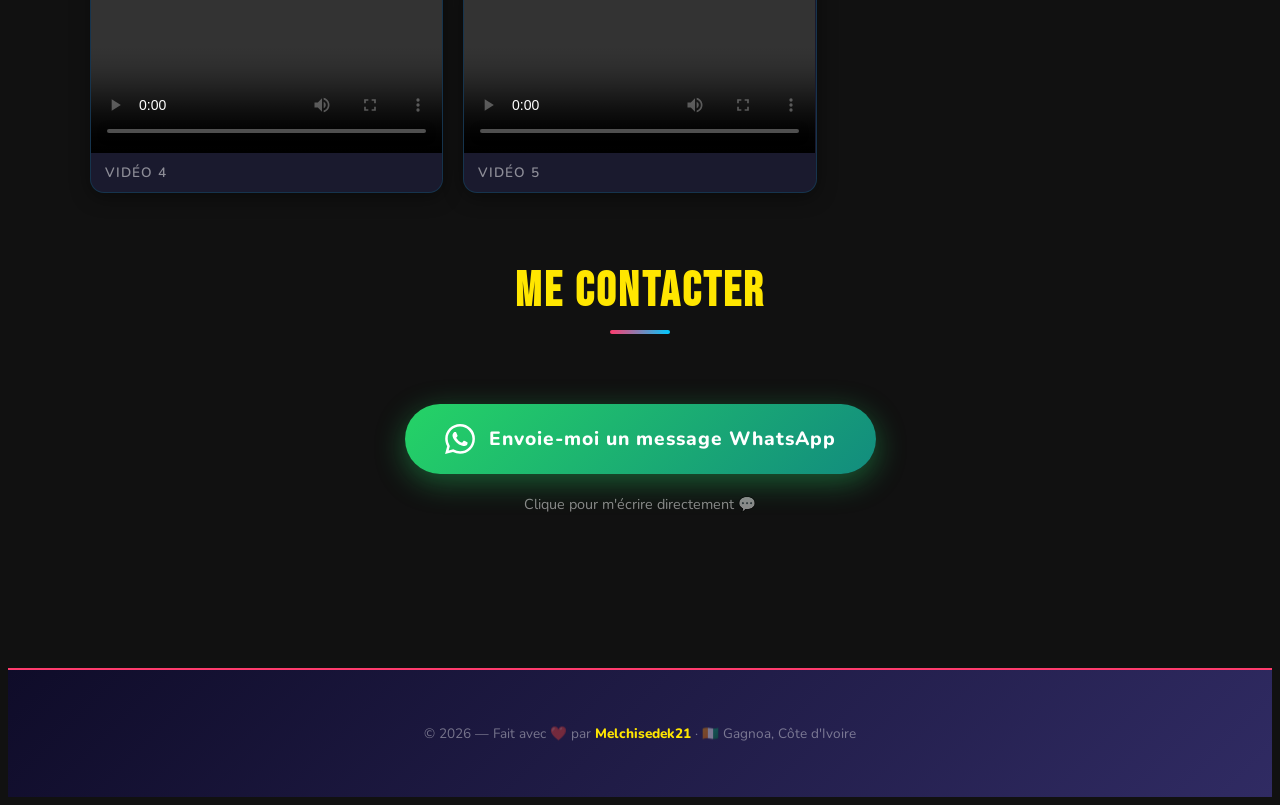
==== commit a18d7a52: "Update index.html" ====
--- a/index.html
+++ b/index.html
@@ -1,75 +1,149 @@
 <!DOCTYPE html>
 
-<html lang="fr">
+<html lang="fr" data-theme="dark">
 <head>
   <meta charset="UTF-8">
   <meta name="viewport" content="width=device-width, initial-scale=1.0">
-  <title>Page de Melchisedek21</title>
+  <title>Melchisedek21 — Portfolio</title>
   <link href="https://fonts.googleapis.com/css2?family=Bebas+Neue&family=Nunito:wght@400;600;800&display=swap" rel="stylesheet">
   <style>
+    /* ===== VARIABLES ===== */
     :root {
       --primary: #ff3c6e;
       --secondary: #00c9ff;
       --accent: #ffe600;
       --dark: #111;
-      --light: #f9f9f9;
       --card-bg: #1a1a2e;
+      --bg: #111;
+      --text: #f9f9f9;
+      --text-muted: rgba(255,255,255,0.5);
+      --nav-bg: rgba(17,17,17,0.92);
+      --section-bg: #1a1a2e;
     }
+    [data-theme="light"] {
+      --bg: #f0f2f5;
+      --text: #111;
+      --text-muted: rgba(0,0,0,0.5);
+      --nav-bg: rgba(255,255,255,0.95);
+      --card-bg: #ffffff;
+      --section-bg: #e8eaf0;
+    }
 
 ```
-* {
-  margin: 0;
-  padding: 0;
-  box-sizing: border-box;
-}
+* { margin: 0; padding: 0; box-sizing: border-box; }
 
 body {
-  background-color: var(--dark);
-  color: var(--light);
+  background-color: var(--bg);
+  color: var(--text);
   font-family: 'Nunito', sans-serif;
   overflow-x: hidden;
-}
-
-/* ===== HERO HEADER ===== */
+  transition: background 0.4s, color 0.4s;
+}
+
+/* ===== SPLASH SCREEN ===== */
+#splash {
+  position: fixed;
+  inset: 0;
+  background: linear-gradient(135deg, #0f0c29, #302b63, #24243e);
+  display: flex;
+  flex-direction: column;
+  align-items: center;
+  justify-content: center;
+  z-index: 9999;
+  transition: opacity 0.8s ease, visibility 0.8s ease;
+}
+#splash.hidden { opacity: 0; visibility: hidden; }
+
+.splash-name {
+  font-family: 'Bebas Neue', sans-serif;
+  font-size: clamp(3rem, 12vw, 7rem);
+  background: linear-gradient(90deg, var(--primary), var(--secondary), var(--accent));
+  -webkit-background-clip: text;
+  -webkit-text-fill-color: transparent;
+  background-clip: text;
+  animation: splashPop 0.8s ease forwards;
+  letter-spacing: 4px;
+}
+.splash-sub {
+  color: rgba(255,255,255,0.6);
+  font-size: 1rem;
+  margin-top: 12px;
+  animation: fadeIn 1.2s ease forwards;
+}
+.splash-bar {
+  width: 200px;
+  height: 4px;
+  background: rgba(255,255,255,0.15);
+  border-radius: 10px;
+  margin-top: 30px;
+  overflow: hidden;
+}
+.splash-bar-fill {
+  height: 100%;
+  background: linear-gradient(90deg, var(--primary), var(--secondary));
+  border-radius: 10px;
+  animation: loadBar 2s ease forwards;
+}
+@keyframes splashPop {
+  from { opacity: 0; transform: scale(0.7); }
+  to   { opacity: 1; transform: scale(1); }
+}
+@keyframes loadBar {
+  from { width: 0%; }
+  to   { width: 100%; }
+}
+@keyframes fadeIn {
+  from { opacity: 0; } to { opacity: 1; }
+}
+
+/* ===== THEME TOGGLE ===== */
+.theme-toggle {
+  position: fixed;
+  top: 16px;
+  right: 16px;
+  z-index: 200;
+  background: var(--primary);
+  border: none;
+  border-radius: 50px;
+  padding: 8px 16px;
+  color: white;
+  font-size: 1.2rem;
+  cursor: pointer;
+  box-shadow: 0 4px 15px rgba(255,60,110,0.4);
+  transition: transform 0.3s;
+}
+.theme-toggle:hover { transform: scale(1.1); }
+
+/* ===== HEADER ===== */
 header {
   position: relative;
   text-align: center;
-  padding: 80px 20px 60px;
+  padding: 100px 20px 70px;
   background: linear-gradient(135deg, #0f0c29, #302b63, #24243e);
   overflow: hidden;
 }
-
 header::before {
   content: '';
   position: absolute;
-  width: 500px;
-  height: 500px;
+  width: 500px; height: 500px;
   background: radial-gradient(circle, var(--primary) 0%, transparent 70%);
-  top: -150px;
-  left: -100px;
-  opacity: 0.25;
-  border-radius: 50%;
+  top: -150px; left: -100px;
+  opacity: 0.25; border-radius: 50%;
   animation: pulse 4s ease-in-out infinite;
 }
-
 header::after {
   content: '';
   position: absolute;
-  width: 400px;
-  height: 400px;
+  width: 400px; height: 400px;
   background: radial-gradient(circle, var(--secondary) 0%, transparent 70%);
-  bottom: -100px;
-  right: -80px;
-  opacity: 0.2;
-  border-radius: 50%;
+  bottom: -100px; right: -80px;
+  opacity: 0.2; border-radius: 50%;
   animation: pulse 5s ease-in-out infinite reverse;
 }
-
 @keyframes pulse {
-  0%, 100% { transform: scale(1); }
+  0%,100% { transform: scale(1); }
   50% { transform: scale(1.15); }
 }
-
 header h1 {
   font-family: 'Bebas Neue', sans-serif;
   font-size: clamp(3rem, 10vw, 6rem);
@@ -78,95 +152,82 @@
   -webkit-background-clip: text;
   -webkit-text-fill-color: transparent;
   background-clip: text;
-  position: relative;
-  z-index: 1;
+  position: relative; z-index: 1;
   animation: slideDown 0.8s ease;
 }
-
-header p {
-  max-width: 600px;
-  margin: 20px auto 0;
-  font-size: 1rem;
-  color: rgba(255,255,255,0.75);
-  line-height: 1.7;
-  position: relative;
-  z-index: 1;
+header .tagline {
+  font-size: 1.1rem;
+  color: rgba(255,255,255,0.8);
+  margin-top: 14px;
+  position: relative; z-index: 1;
   animation: fadeIn 1.2s ease;
 }
-
+header .badges {
+  display: flex;
+  justify-content: center;
+  flex-wrap: wrap;
+  gap: 10px;
+  margin-top: 20px;
+  position: relative; z-index: 1;
+}
+.badge {
+  background: rgba(255,255,255,0.1);
+  border: 1px solid rgba(255,255,255,0.2);
+  backdrop-filter: blur(10px);
+  padding: 6px 16px;
+  border-radius: 20px;
+  font-size: 0.85rem;
+  color: white;
+}
 @keyframes slideDown {
   from { opacity: 0; transform: translateY(-30px); }
   to   { opacity: 1; transform: translateY(0); }
 }
 
-@keyframes fadeIn {
-  from { opacity: 0; }
-  to   { opacity: 1; }
-}
-
-/* ===== NAVIGATION ===== */
+/* ===== NAV ===== */
 nav {
-  position: sticky;
-  top: 0;
-  z-index: 100;
-  background: rgba(17, 17, 17, 0.9);
+  position: sticky; top: 0; z-index: 100;
+  background: var(--nav-bg);
   backdrop-filter: blur(12px);
   border-bottom: 2px solid var(--primary);
-  padding: 14px 20px;
-}
-
+  padding: 12px 20px;
+}
 nav ul {
   list-style: none;
   display: flex;
   justify-content: center;
   flex-wrap: wrap;
-  gap: 16px;
-}
-
+  gap: 10px;
+}
 nav ul li a {
   text-decoration: none;
-  color: var(--light);
+  color: var(--text);
   font-weight: 800;
-  font-size: 0.95rem;
+  font-size: 0.85rem;
   letter-spacing: 1px;
   text-transform: uppercase;
-  padding: 8px 20px;
+  padding: 7px 16px;
   border-radius: 30px;
   border: 2px solid transparent;
   transition: all 0.3s ease;
-  position: relative;
-}
-
+}
 nav ul li a:hover {
   background: var(--primary);
-  border-color: var(--primary);
   color: white;
   transform: translateY(-2px);
-  box-shadow: 0 6px 20px rgba(255, 60, 110, 0.4);
-}
-
+  box-shadow: 0 6px 20px rgba(255,60,110,0.4);
+}
 nav ul li a.snap {
   background: linear-gradient(135deg, #fffc00, #ffffff);
   color: #111;
 }
-
 nav ul li a.insta {
   background: linear-gradient(135deg, #f09433, #e6683c, #dc2743, #cc2366, #bc1888);
   color: white;
 }
 
-nav ul li a.snap:hover,
-nav ul li a.insta:hover {
-  transform: translateY(-3px) scale(1.05);
-  box-shadow: 0 8px 25px rgba(0,0,0,0.4);
-}
-
-/* ===== SECTIONS ===== */
-main {
-  max-width: 1100px;
-  margin: 0 auto;
-  padding: 40px 20px;
-}
+/* ===== MAIN ===== */
+main { max-width: 1100px; margin: 0 auto; padding: 40px 20px; }
 
 .section-title {
   font-family: 'Bebas Neue', sans-serif;
@@ -174,19 +235,91 @@
   letter-spacing: 3px;
   color: var(--accent);
   text-align: center;
-  margin: 60px 0 30px;
-  position: relative;
-}
-
+  margin: 70px 0 30px;
+}
 .section-title::after {
   content: '';
   display: block;
-  width: 60px;
-  height: 4px;
+  width: 60px; height: 4px;
   background: linear-gradient(90deg, var(--primary), var(--secondary));
   margin: 10px auto 0;
   border-radius: 2px;
 }
+
+/* ===== À PROPOS ===== */
+.about-card {
+  background: var(--card-bg);
+  border-radius: 20px;
+  padding: 40px;
+  display: grid;
+  grid-template-columns: 1fr 1fr;
+  gap: 30px;
+  box-shadow: 0 8px 40px rgba(0,0,0,0.3);
+  border: 1px solid rgba(255,255,255,0.05);
+}
+.about-text h3 {
+  font-family: 'Bebas Neue', sans-serif;
+  font-size: 1.8rem;
+  color: var(--secondary);
+  letter-spacing: 2px;
+  margin-bottom: 16px;
+}
+.about-text p {
+  color: var(--text-muted);
+  line-height: 1.8;
+  font-size: 0.95rem;
+}
+.about-info { display: flex; flex-direction: column; gap: 14px; }
+.info-item {
+  display: flex;
+  align-items: center;
+  gap: 12px;
+  background: rgba(255,255,255,0.05);
+  padding: 12px 16px;
+  border-radius: 12px;
+  border-left: 3px solid var(--primary);
+}
+.info-item span:first-child { font-size: 1.3rem; }
+.info-item .info-label {
+  font-size: 0.75rem;
+  color: var(--text-muted);
+  text-transform: uppercase;
+  letter-spacing: 1px;
+}
+.info-item .info-value {
+  font-weight: 800;
+  font-size: 0.95rem;
+  color: var(--text);
+}
+
+/* ===== HOBBIES ===== */
+.hobbies-grid {
+  display: grid;
+  grid-template-columns: repeat(auto-fill, minmax(200px, 1fr));
+  gap: 20px;
+}
+.hobby-card {
+  background: var(--card-bg);
+  border-radius: 16px;
+  padding: 28px 20px;
+  text-align: center;
+  border: 1px solid rgba(255,255,255,0.05);
+  transition: transform 0.3s, box-shadow 0.3s;
+  cursor: default;
+}
+.hobby-card:hover {
+  transform: translateY(-8px);
+  box-shadow: 0 16px 40px rgba(0,201,255,0.2);
+  border-color: var(--secondary);
+}
+.hobby-icon { font-size: 2.5rem; margin-bottom: 12px; }
+.hobby-title {
+  font-weight: 800;
+  font-size: 1rem;
+  color: var(--text);
+  margin-bottom: 6px;
+}
+.hobby-desc { font-size: 0.8rem; color: var(--text-muted); }
 
 /* ===== PHOTO GRID ===== */
 .photo-grid {
@@ -194,7 +327,6 @@
   grid-template-columns: repeat(auto-fill, minmax(240px, 1fr));
   gap: 16px;
 }
-
 .photo-card {
   position: relative;
   overflow: hidden;
@@ -203,37 +335,76 @@
   background: var(--card-bg);
   box-shadow: 0 4px 20px rgba(0,0,0,0.4);
   cursor: pointer;
-  transition: transform 0.3s ease, box-shadow 0.3s ease;
-}
-
+  transition: transform 0.3s, box-shadow 0.3s;
+}
 .photo-card:hover {
   transform: scale(1.04) rotate(-1deg);
-  box-shadow: 0 10px 40px rgba(255, 60, 110, 0.4);
-}
-
+  box-shadow: 0 10px 40px rgba(255,60,110,0.4);
+}
 .photo-card img {
-  width: 100%;
-  height: 100%;
+  width: 100%; height: 100%;
   object-fit: cover;
-  display: block;
-  transition: transform 0.5s ease;
-}
-
-.photo-card:hover img {
-  transform: scale(1.08);
-}
-
+  transition: transform 0.5s;
+}
+.photo-card:hover img { transform: scale(1.08); }
 .photo-card .overlay {
-  position: absolute;
-  inset: 0;
+  position: absolute; inset: 0;
   background: linear-gradient(to top, rgba(0,0,0,0.6), transparent);
-  opacity: 0;
-  transition: opacity 0.3s ease;
-}
-
-.photo-card:hover .overlay {
-  opacity: 1;
-}
+  opacity: 0; transition: opacity 0.3s;
+  display: flex; align-items: flex-end;
+  padding: 16px;
+}
+.photo-card:hover .overlay { opacity: 1; }
+.zoom-btn {
+  background: rgba(255,255,255,0.2);
+  border: none; color: white;
+  padding: 8px 16px; border-radius: 20px;
+  cursor: pointer; font-size: 0.85rem;
+  backdrop-filter: blur(6px);
+  transition: background 0.2s;
+}
+.zoom-btn:hover { background: var(--primary); }
+
+/* ===== LIGHTBOX ===== */
+#lightbox {
+  display: none;
+  position: fixed; inset: 0;
+  background: rgba(0,0,0,0.92);
+  z-index: 1000;
+  align-items: center;
+  justify-content: center;
+  flex-direction: column;
+}
+#lightbox.active { display: flex; }
+#lightbox img {
+  max-width: 90vw;
+  max-height: 80vh;
+  border-radius: 12px;
+  box-shadow: 0 0 60px rgba(0,201,255,0.3);
+  animation: zoomIn 0.3s ease;
+}
+@keyframes zoomIn {
+  from { opacity: 0; transform: scale(0.8); }
+  to   { opacity: 1; transform: scale(1); }
+}
+#lightbox-close {
+  position: absolute; top: 20px; right: 28px;
+  font-size: 2.5rem; color: white;
+  cursor: pointer; background: none; border: none;
+  transition: color 0.2s;
+}
+#lightbox-close:hover { color: var(--primary); }
+#lightbox-nav {
+  display: flex; gap: 20px; margin-top: 20px;
+}
+#lightbox-nav button {
+  background: rgba(255,255,255,0.1);
+  border: 1px solid rgba(255,255,255,0.2);
+  color: white; padding: 10px 24px;
+  border-radius: 30px; cursor: pointer;
+  font-size: 1rem; transition: background 0.2s;
+}
+#lightbox-nav button:hover { background: var(--primary); }
 
 /* ===== VIDEO GRID ===== */
 .video-grid {
@@ -241,70 +412,74 @@
   grid-template-columns: repeat(auto-fill, minmax(280px, 1fr));
   gap: 20px;
 }
-
 .video-card {
   background: var(--card-bg);
-  border-radius: 14px;
-  overflow: hidden;
+  border-radius: 14px; overflow: hidden;
   box-shadow: 0 4px 20px rgba(0,0,0,0.4);
-  border: 1px solid rgba(0, 201, 255, 0.2);
-  transition: transform 0.3s ease, box-shadow 0.3s ease;
-}
-
+  border: 1px solid rgba(0,201,255,0.15);
+  transition: transform 0.3s, box-shadow 0.3s;
+}
 .video-card:hover {
   transform: translateY(-6px);
-  box-shadow: 0 12px 40px rgba(0, 201, 255, 0.3);
-}
-
-.video-card video {
-  width: 100%;
-  display: block;
-  border-radius: 14px 14px 0 0;
-}
-
+  box-shadow: 0 12px 40px rgba(0,201,255,0.3);
+}
+.video-card video { width: 100%; display: block; }
 .video-label {
   padding: 10px 14px;
   font-size: 0.85rem;
-  color: rgba(255,255,255,0.6);
+  color: var(--text-muted);
   font-weight: 600;
   text-transform: uppercase;
   letter-spacing: 1px;
 }
 
+/* ===== CONTACT ===== */
+.contact-box {
+  text-align: center; padding: 40px 20px;
+}
+.whatsapp-btn {
+  display: inline-flex;
+  align-items: center;
+  gap: 14px;
+  background: linear-gradient(135deg, #25D366, #128C7E);
+  color: white;
+  text-decoration: none;
+  padding: 20px 40px;
+  border-radius: 50px;
+  font-size: 1.2rem;
+  font-weight: 800;
+  letter-spacing: 1px;
+  box-shadow: 0 8px 30px rgba(37,211,102,0.4);
+  transition: transform 0.3s, box-shadow 0.3s;
+}
+.whatsapp-btn:hover {
+  transform: translateY(-4px);
+  box-shadow: 0 14px 40px rgba(37,211,102,0.5);
+}
+.contact-sub {
+  margin-top: 20px;
+  color: var(--text-muted);
+  font-size: 0.9rem;
+}
+
 /* ===== FOOTER ===== */
 footer {
-  text-align: center;
-  padding: 40px 20px;
+  text-align: center; padding: 40px 20px;
   margin-top: 60px;
   background: linear-gradient(135deg, #0f0c29, #302b63);
   font-size: 0.85rem;
   color: rgba(255,255,255,0.4);
   border-top: 2px solid var(--primary);
 }
-
-footer span {
-  color: var(--accent);
-  font-weight: 800;
-}
+footer span { color: var(--accent); font-weight: 800; }
 
 /* ===== RESPONSIVE ===== */
-@media (max-width: 600px) {
-  .photo-grid {
-    grid-template-columns: repeat(2, 1fr);
-  }
-
-  .video-grid {
-    grid-template-columns: 1fr;
-  }
-
-  nav ul {
-    gap: 10px;
-  }
-
-  nav ul li a {
-    font-size: 0.8rem;
-    padding: 6px 14px;
-  }
+@media (max-width: 700px) {
+  .about-card { grid-template-columns: 1fr; }
+  .photo-grid { grid-template-columns: repeat(2, 1fr); }
+  .video-grid { grid-template-columns: 1fr; }
+  nav ul li a { font-size: 0.75rem; padding: 6px 10px; }
+  .hobbies-grid { grid-template-columns: repeat(2, 1fr); }
 }
 ```
 
@@ -312,143 +487,304 @@
 </head>
 <body>
 
-  <!-- HEADER -->
-
-  <header>
-    <h1>Melchisedek21</h1>
-    <p>Petite auto-biographie de ma personne avec un petit site créé pour m'amuser pendant mon temps libre. Alors moi c'est Melchisedek AKA j'aime ce que je fais dans la vie comme choix d'étude, j'aime énormément mes parents et mon travail aussi.</p>
-  </header>
-
-  <!-- NAVIGATION -->
-
-  <nav>
-    <ul>
-      <li><a href="#photos">📸 Photos</a></li>
-      <li><a href="#contact">📞 Contact</a></li>
-      <li><a href="#videos">🎬 Vidéos</a></li>
-      <li><a href="https://www.snapchat.com/add/Melchisedek21" target="_blank" class="snap">👻 Snapchat</a></li>
-      <li><a href="https://www.instagram.com/melchi.emm21" target="_blank" class="insta">📷 Instagram</a></li>
-      <li><a href="#contact">📞 Contact</a></li>
-    </ul>
-  </nav>
-
-  <main>
-
-```
-<!-- PHOTOS -->
-<h2 class="section-title" id="photos">Mes Photos</h2>
-<div class="photo-grid">
-  <div class="photo-card">
-    <img src="photo1.jpeg" alt="Photo 1">
-    <div class="overlay"></div>
-  </div>
-  <div class="photo-card">
-    <img src="photo2.jpeg" alt="Photo 2">
-    <div class="overlay"></div>
-  </div>
-  <div class="photo-card">
-    <img src="photo3.jpeg" alt="Photo 3">
-    <div class="overlay"></div>
-  </div>
-  <div class="photo-card">
-    <img src="photo4.jpeg" alt="Photo 4">
-    <div class="overlay"></div>
-  </div>
-  <div class="photo-card">
-    <img src="photo5.jpeg" alt="Photo 5">
-    <div class="overlay"></div>
-  </div>
-  <div class="photo-card">
-    <img src="photo6.jpeg" alt="Photo 6">
-    <div class="overlay"></div>
-  </div>
-  <div class="photo-card">
-    <img src="photo7.jpeg" alt="Photo 7">
-    <div class="overlay"></div>
-  </div>
-  <div class="photo-card">
-    <img src="photo8.jpeg" alt="Photo 8">
-    <div class="overlay"></div>
-  </div>
-  <div class="photo-card">
-    <img src="photo9.jpeg" alt="Photo 9">
-    <div class="overlay"></div>
-  </div>
-  <div class="photo-card">
-    <img src="photo10.jpeg" alt="Photo 10">
-    <div class="overlay"></div>
+<!-- SPLASH SCREEN -->
+
+<div id="splash">
+  <div class="splash-name">Melchisedek21</div>
+  <div class="splash-sub">🇨🇮 Côte d'Ivoire · Cybersécurité · Gamer</div>
+  <div class="splash-bar"><div class="splash-bar-fill"></div></div>
+</div>
+
+<!-- THEME TOGGLE -->
+
+<button class="theme-toggle" onclick="toggleTheme()" title="Changer le thème">🌙</button>
+
+<!-- LIGHTBOX -->
+
+<div id="lightbox">
+  <button id="lightbox-close" onclick="closeLightbox()">✕</button>
+  <img id="lightbox-img" src="" alt="Photo agrandie">
+  <div id="lightbox-nav">
+    <button onclick="changePhoto(-1)">← Précédente</button>
+    <button onclick="changePhoto(1)">Suivante →</button>
   </div>
 </div>
 
-<!-- VIDÉOS -->
-<h2 class="section-title" id="videos">Mes Vidéos</h2>
-<div class="video-grid">
-  <div class="video-card">
-    <video controls>
-      <source src="video1.mp4" type="video/mp4">
-    </video>
-    <div class="video-label">Vidéo 1</div>
+<!-- HEADER -->
+
+<header>
+  <h1>Melchisedek21</h1>
+  <p class="tagline">🔐 Futur expert en cybersécurité · Passionné de sport, jeux & musique</p>
+  <div class="badges">
+    <span class="badge">🇨🇮 Gagnoa, Côte d'Ivoire</span>
+    <span class="badge">🎓 Informatique — Cybersécurité</span>
+    <span class="badge">🎂 18 ans</span>
+    <span class="badge">🎮 Melchi21 sur Fortnite</span>
   </div>
-  <div class="video-card">
-    <video controls>
-      <source src="video2.mp4" type="video/mp4">
-    </video>
-    <div class="video-label">Vidéo 2</div>
+</header>
+
+<!-- NAVIGATION -->
+
+<nav>
+  <ul>
+    <li><a href="#apropos">👤 À propos</a></li>
+    <li><a href="#hobbies">🎯 Hobbies</a></li>
+    <li><a href="#photos">📸 Photos</a></li>
+    <li><a href="#videos">🎬 Vidéos</a></li>
+    <li><a href="#contact">💬 Contact</a></li>
+    <li><a href="https://www.snapchat.com/add/Melchisedek21" target="_blank" class="snap">👻 Snap</a></li>
+    <li><a href="https://www.instagram.com/melchi.emm21" target="_blank" class="insta">📷 Insta</a></li>
+  </ul>
+</nav>
+
+<main>
+
+  <!-- À PROPOS -->
+
+  <h2 class="section-title" id="apropos">À Propos</h2>
+  <div class="about-card">
+    <div class="about-text">
+      <h3>Qui suis-je ?</h3>
+      <p>Je m'appelle <strong>Melchisedek</strong>, j'ai <strong>18 ans</strong> et je viens de <strong>Gagnoa, en Côte d'Ivoire</strong>. Actuellement étudiant en informatique avec une concentration en <strong>cybersécurité</strong>, je suis passionné par la technologie et tout ce qui touche à la sécurité des systèmes informatiques.</p>
+      <br>
+      <p>En dehors des études, j'aime le sport — surtout le <strong>basketball et la natation</strong> — la musique rap ivoire, et les jeux vidéo. Ce site c'est un peu ma vitrine personnelle, créée avec passion pendant mon temps libre. 🚀</p>
+    </div>
+    <div class="about-info">
+      <div class="info-item">
+        <span>🎂</span>
+        <div>
+          <div class="info-label">Date de naissance</div>
+          <div class="info-value">21 septembre 2007</div>
+        </div>
+      </div>
+      <div class="info-item">
+        <span>🌍</span>
+        <div>
+          <div class="info-label">Origine</div>
+          <div class="info-value">Gagnoa, Côte d'Ivoire 🇨🇮</div>
+        </div>
+      </div>
+      <div class="info-item">
+        <span>🎓</span>
+        <div>
+          <div class="info-label">Études</div>
+          <div class="info-value">Informatique — Cybersécurité</div>
+        </div>
+      </div>
+      <div class="info-item">
+        <span>🎮</span>
+        <div>
+          <div class="info-label">Pseudo gaming</div>
+          <div class="info-value">Melchi21</div>
+        </div>
+      </div>
+      <div class="info-item">
+        <span>🎵</span>
+        <div>
+          <div class="info-label">Musique préférée</div>
+          <div class="info-value">Rap Ivoire 🎤</div>
+        </div>
+      </div>
+    </div>
   </div>
-  <div class="video-card">
-    <video controls>
-      <source src="video3.mp4" type="video/mp4">
-    </video>
-    <div class="video-label">Vidéo 3</div>
+
+  <!-- HOBBIES -->
+
+  <h2 class="section-title" id="hobbies">Mes Passions</h2>
+  <div class="hobbies-grid">
+    <div class="hobby-card">
+      <div class="hobby-icon">🏀</div>
+      <div class="hobby-title">Basketball</div>
+      <div class="hobby-desc">Sur le terrain je donne tout !</div>
+    </div>
+    <div class="hobby-card">
+      <div class="hobby-icon">🏊</div>
+      <div class="hobby-title">Natation</div>
+      <div class="hobby-desc">L'eau c'est ma zone de confort</div>
+    </div>
+    <div class="hobby-card">
+      <div class="hobby-icon">⛷️</div>
+      <div class="hobby-title">Ski & Patinage</div>
+      <div class="hobby-desc">Adrénaline garantie !</div>
+    </div>
+    <div class="hobby-card">
+      <div class="hobby-icon">🎮</div>
+      <div class="hobby-title">Fortnite</div>
+      <div class="hobby-desc">Pseudo : <strong>Melchi21</strong></div>
+    </div>
+    <div class="hobby-card">
+      <div class="hobby-icon">🔫</div>
+      <div class="hobby-title">Call of Duty</div>
+      <div class="hobby-desc">Toujours dans la partie !</div>
+    </div>
+    <div class="hobby-card">
+      <div class="hobby-icon">🎵</div>
+      <div class="hobby-title">Rap Ivoire</div>
+      <div class="hobby-desc">La musique de chez moi 🇨🇮</div>
+    </div>
+    <div class="hobby-card">
+      <div class="hobby-icon">🔐</div>
+      <div class="hobby-title">Cybersécurité</div>
+      <div class="hobby-desc">Passion et futur métier</div>
+    </div>
   </div>
-  <div class="video-card">
-    <video controls>
-      <source src="video4.mp4" type="video/mp4">
-    </video>
-    <div class="video-label">Vidéo 4</div>
+
+  <!-- PHOTOS -->
+
+  <h2 class="section-title" id="photos">Mes Photos</h2>
+  <div class="photo-grid" id="photoGrid">
+    <div class="photo-card" onclick="openLightbox(0)">
+      <img src="photo1.jpeg" alt="Photo 1">
+      <div class="overlay"><button class="zoom-btn">🔍 Agrandir</button></div>
+    </div>
+    <div class="photo-card" onclick="openLightbox(1)">
+      <img src="photo2.jpeg" alt="Photo 2">
+      <div class="overlay"><button class="zoom-btn">🔍 Agrandir</button></div>
+    </div>
+    <div class="photo-card" onclick="openLightbox(2)">
+      <img src="photo3.jpeg" alt="Photo 3">
+      <div class="overlay"><button class="zoom-btn">🔍 Agrandir</button></div>
+    </div>
+    <div class="photo-card" onclick="openLightbox(3)">
+      <img src="photo4.jpeg" alt="Photo 4">
+      <div class="overlay"><button class="zoom-btn">🔍 Agrandir</button></div>
+    </div>
+    <div class="photo-card" onclick="openLightbox(4)">
+      <img src="photo5.jpeg" alt="Photo 5">
+      <div class="overlay"><button class="zoom-btn">🔍 Agrandir</button></div>
+    </div>
+    <div class="photo-card" onclick="openLightbox(5)">
+      <img src="photo6.jpeg" alt="Photo 6">
+      <div class="overlay"><button class="zoom-btn">🔍 Agrandir</button></div>
+    </div>
+    <div class="photo-card" onclick="openLightbox(6)">
+      <img src="photo7.jpeg" alt="Photo 7">
+      <div class="overlay"><button class="zoom-btn">🔍 Agrandir</button></div>
+    </div>
+    <div class="photo-card" onclick="openLightbox(7)">
+      <img src="photo8.jpeg" alt="Photo 8">
+      <div class="overlay"><button class="zoom-btn">🔍 Agrandir</button></div>
+    </div>
+    <div class="photo-card" onclick="openLightbox(8)">
+      <img src="photo9.jpeg" alt="Photo 9">
+      <div class="overlay"><button class="zoom-btn">🔍 Agrandir</button></div>
+    </div>
+    <div class="photo-card" onclick="openLightbox(9)">
+      <img src="photo10.jpeg" alt="Photo 10">
+      <div class="overlay"><button class="zoom-btn">🔍 Agrandir</button></div>
+    </div>
   </div>
-  <div class="video-card">
-    <video controls>
-      <source src="video5.mp4" type="video/mp4">
-    </video>
-    <div class="video-label">Vidéo 5</div>
+
+  <!-- VIDÉOS -->
+
+  <h2 class="section-title" id="videos">Mes Vidéos</h2>
+  <div class="video-grid">
+    <div class="video-card">
+      <video controls><source src="video1.mp4" type="video/mp4"></video>
+      <div class="video-label">Vidéo 1</div>
+    </div>
+    <div class="video-card">
+      <video controls><source src="video2.mp4" type="video/mp4"></video>
+      <div class="video-label">Vidéo 2</div>
+    </div>
+    <div class="video-card">
+      <video controls><source src="video3.mp4" type="video/mp4"></video>
+      <div class="video-label">Vidéo 3</div>
+    </div>
+    <div class="video-card">
+      <video controls><source src="video4.mp4" type="video/mp4"></video>
+      <div class="video-label">Vidéo 4</div>
+    </div>
+    <div class="video-card">
+      <video controls><source src="video5.mp4" type="video/mp4"></video>
+      <div class="video-label">Vidéo 5</div>
+    </div>
   </div>
-</div>
-
-<!-- CONTACT -->
-<h2 class="section-title" id="contact">Me Contacter</h2>
-<div style="text-align: center; padding: 40px 20px;">
-  <a href="https://wa.me/18186355843" target="_blank" style="
-    display: inline-flex;
-    align-items: center;
-    gap: 14px;
-    background: linear-gradient(135deg, #25D366, #128C7E);
-    color: white;
-    text-decoration: none;
-    padding: 20px 40px;
-    border-radius: 50px;
-    font-family: 'Nunito', sans-serif;
-    font-size: 1.2rem;
-    font-weight: 800;
-    letter-spacing: 1px;
-    box-shadow: 0 8px 30px rgba(37, 211, 102, 0.4);
-  ">
-    <svg xmlns="http://www.w3.org/2000/svg" width="32" height="32" viewBox="0 0 24 24" fill="white">
-      <path d="M17.472 14.382c-.297-.149-1.758-.867-2.03-.967-.273-.099-.471-.148-.67.15-.197.297-.767.966-.94 1.164-.173.199-.347.223-.644.075-.297-.15-1.255-.463-2.39-1.475-.883-.788-1.48-1.761-1.653-2.059-.173-.297-.018-.458.13-.606.134-.133.298-.347.446-.52.149-.174.198-.298.298-.497.099-.198.05-.371-.025-.52-.075-.149-.669-1.612-.916-2.207-.242-.579-.487-.5-.669-.51-.173-.008-.371-.01-.57-.01-.198 0-.52.074-.792.372-.272.297-1.04 1.016-1.04 2.479 0 1.462 1.065 2.875 1.213 3.074.149.198 2.096 3.2 5.077 4.487.709.306 1.262.489 1.694.625.712.227 1.36.195 1.871.118.571-.085 1.758-.719 2.006-1.413.248-.694.248-1.289.173-1.413-.074-.124-.272-.198-.57-.347m-5.421 7.403h-.004a9.87 9.87 0 01-5.031-1.378l-.361-.214-3.741.982.998-3.648-.235-.374a9.86 9.86 0 01-1.51-5.26c.001-5.45 4.436-9.884 9.888-9.884 2.64 0 5.122 1.03 6.988 2.898a9.825 9.825 0 012.893 6.994c-.003 5.45-4.437 9.884-9.885 9.884m8.413-18.297A11.815 11.815 0 0012.05 0C5.495 0 .16 5.335.157 11.892c0 2.096.547 4.142 1.588 5.945L.057 24l6.305-1.654a11.882 11.882 0 005.683 1.448h.005c6.554 0 11.89-5.335 11.893-11.893a11.821 11.821 0 00-3.48-8.413z"/>
-    </svg>
-    Envoie-moi un message WhatsApp
-  </a>
-  <p style="margin-top: 20px; color: rgba(255,255,255,0.4); font-size: 0.9rem;">Clique pour m'écrire directement 💬</p>
-</div>
-```
-
-  </main>
-
-  <!-- FOOTER -->
-
-  <footer>
-    <p>© 2026 — Fait avec ❤️ par <span>Melchisedek21</span></p>
-  </footer>
+
+  <!-- CONTACT -->
+
+  <h2 class="section-title" id="contact">Me Contacter</h2>
+  <div class="contact-box">
+    <a href="https://wa.me/18186355843" target="_blank" class="whatsapp-btn">
+      <svg xmlns="http://www.w3.org/2000/svg" width="30" height="30" viewBox="0 0 24 24" fill="white">
+        <path d="M17.472 14.382c-.297-.149-1.758-.867-2.03-.967-.273-.099-.471-.148-.67.15-.197.297-.767.966-.94 1.164-.173.199-.347.223-.644.075-.297-.15-1.255-.463-2.39-1.475-.883-.788-1.48-1.761-1.653-2.059-.173-.297-.018-.458.13-.606.134-.133.298-.347.446-.52.149-.174.198-.298.298-.497.099-.198.05-.371-.025-.52-.075-.149-.669-1.612-.916-2.207-.242-.579-.487-.5-.669-.51-.173-.008-.371-.01-.57-.01-.198 0-.52.074-.792.372-.272.297-1.04 1.016-1.04 2.479 0 1.462 1.065 2.875 1.213 3.074.149.198 2.096 3.2 5.077 4.487.709.306 1.262.489 1.694.625.712.227 1.36.195 1.871.118.571-.085 1.758-.719 2.006-1.413.248-.694.248-1.289.173-1.413-.074-.124-.272-.198-.57-.347m-5.421 7.403h-.004a9.87 9.87 0 01-5.031-1.378l-.361-.214-3.741.982.998-3.648-.235-.374a9.86 9.86 0 01-1.51-5.26c.001-5.45 4.436-9.884 9.888-9.884 2.64 0 5.122 1.03 6.988 2.898a9.825 9.825 0 012.893 6.994c-.003 5.45-4.437 9.884-9.885 9.884m8.413-18.297A11.815 11.815 0 0012.05 0C5.495 0 .16 5.335.157 11.892c0 2.096.547 4.142 1.588 5.945L.057 24l6.305-1.654a11.882 11.882 0 005.683 1.448h.005c6.554 0 11.89-5.335 11.893-11.893a11.821 11.821 0 00-3.48-8.413z"/>
+      </svg>
+      Envoie-moi un message WhatsApp
+    </a>
+    <p class="contact-sub">Clique pour m'écrire directement 💬</p>
+  </div>
+
+</main>
+
+<!-- FOOTER -->
+
+<footer>
+  <p>© 2026 — Fait avec ❤️ par <span>Melchisedek21</span> · 🇨🇮 Gagnoa, Côte d'Ivoire</p>
+</footer>
+
+<script>
+  // ===== SPLASH SCREEN =====
+  window.addEventListener('load', () => {
+    setTimeout(() => {
+      document.getElementById('splash').classList.add('hidden');
+    }, 2500);
+  });
+
+  // ===== THEME TOGGLE =====
+  function toggleTheme() {
+    const html = document.documentElement;
+    const btn = document.querySelector('.theme-toggle');
+    if (html.getAttribute('data-theme') === 'dark') {
+      html.setAttribute('data-theme', 'light');
+      btn.textContent = '🌙';
+    } else {
+      html.setAttribute('data-theme', 'dark');
+      btn.textContent = '☀️';
+    }
+  }
+
+  // ===== LIGHTBOX =====
+  const photos = [
+    'photo1.jpeg','photo2.jpeg','photo3.jpeg','photo4.jpeg','photo5.jpeg',
+    'photo6.jpeg','photo7.jpeg','photo8.jpeg','photo9.jpeg','photo10.jpeg'
+  ];
+  let currentPhoto = 0;
+
+  function openLightbox(index) {
+    currentPhoto = index;
+    document.getElementById('lightbox-img').src = photos[index];
+    document.getElementById('lightbox').classList.add('active');
+    document.body.style.overflow = 'hidden';
+  }
+
+  function closeLightbox() {
+    document.getElementById('lightbox').classList.remove('active');
+    document.body.style.overflow = '';
+  }
+
+  function changePhoto(dir) {
+    currentPhoto = (currentPhoto + dir + photos.length) % photos.length;
+    const img = document.getElementById('lightbox-img');
+    img.style.opacity = '0';
+    setTimeout(() => {
+      img.src = photos[currentPhoto];
+      img.style.opacity = '1';
+      img.style.transition = 'opacity 0.3s';
+    }, 150);
+  }
+
+  // Fermer lightbox avec Escape
+  document.addEventListener('keydown', (e) => {
+    if (e.key === 'Escape') closeLightbox();
+    if (e.key === 'ArrowLeft') changePhoto(-1);
+    if (e.key === 'ArrowRight') changePhoto(1);
+  });
+
+  // Fermer en cliquant dehors
+  document.getElementById('lightbox').addEventListener('click', (e) => {
+    if (e.target === document.getElementById('lightbox')) closeLightbox();
+  });
+</script>
 
 </body>
 </html>
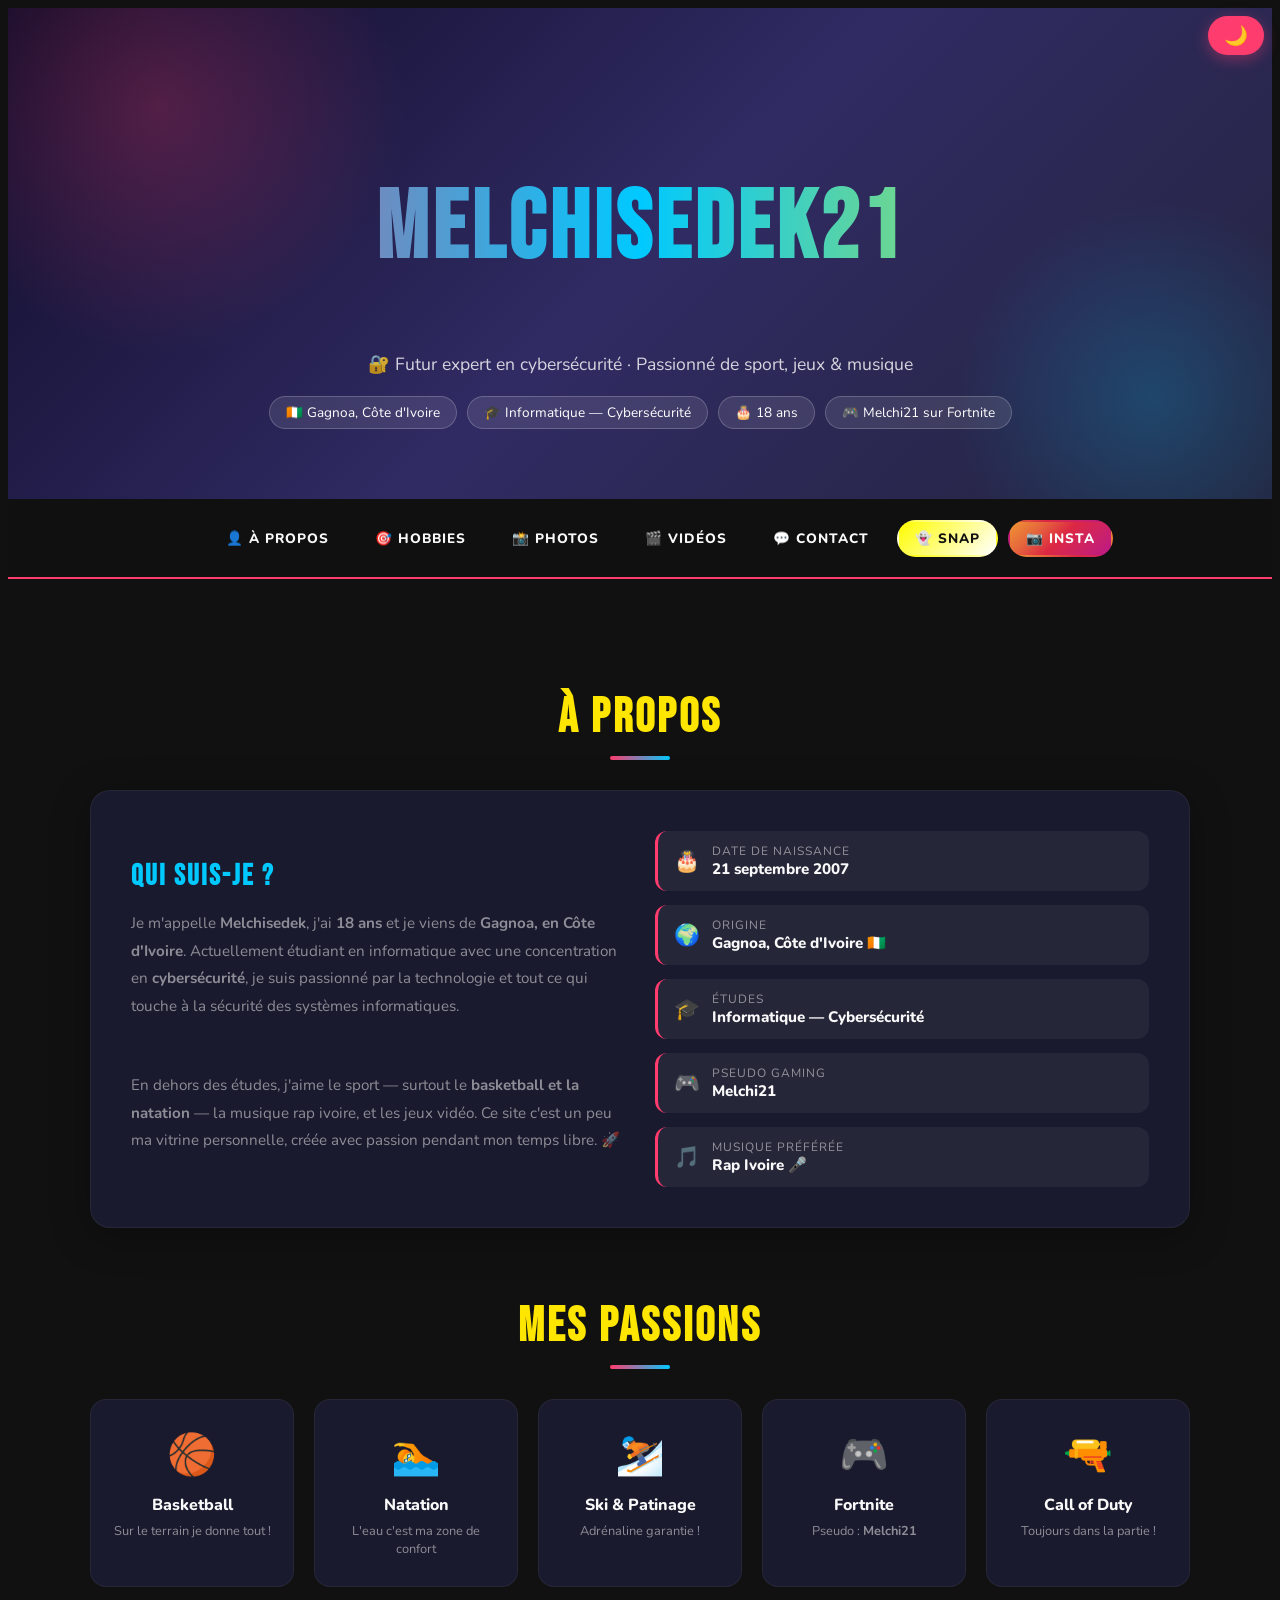
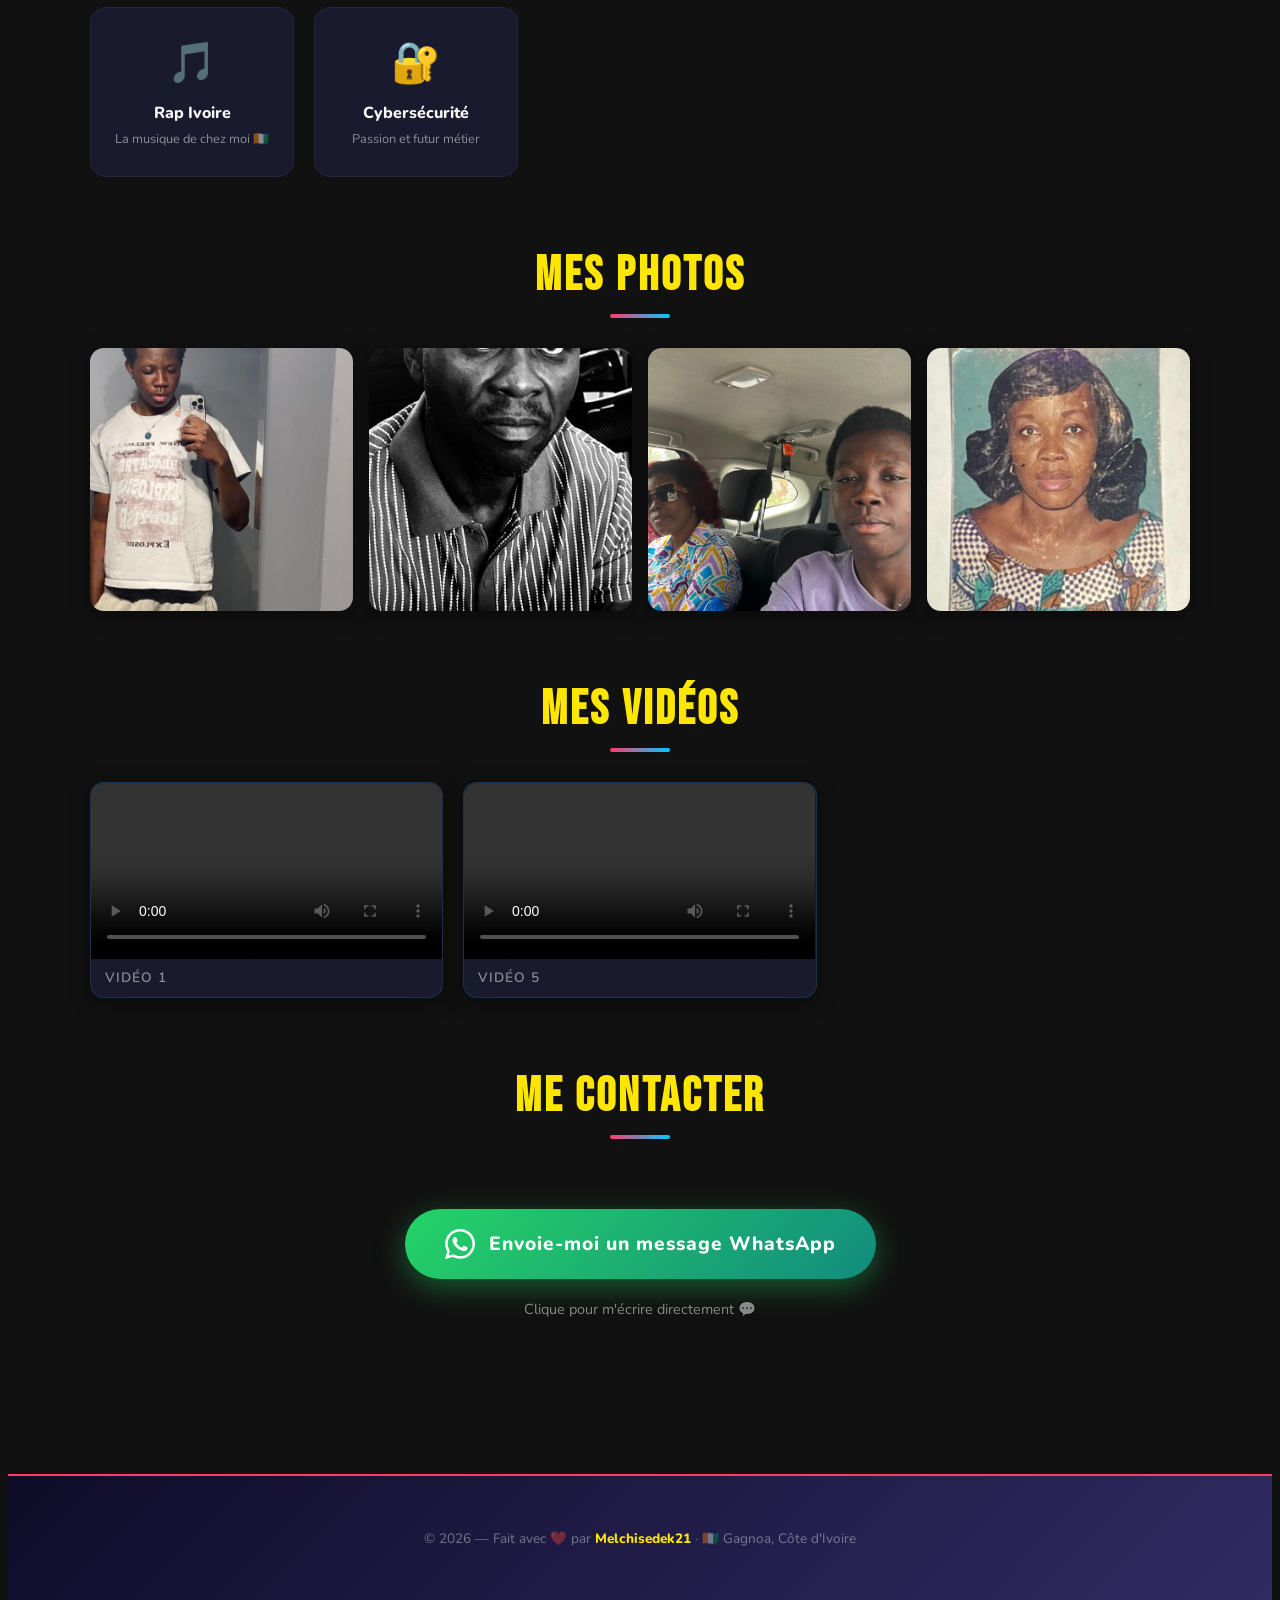
==== commit 890652a7: "Update index.html" ====
--- a/index.html
+++ b/index.html
@@ -633,14 +633,6 @@
 
   <h2 class="section-title" id="photos">Mes Photos</h2>
   <div class="photo-grid" id="photoGrid">
-    <div class="photo-card" onclick="openLightbox(0)">
-      <img src="photo1.jpeg" alt="Photo 1">
-      <div class="overlay"><button class="zoom-btn">🔍 Agrandir</button></div>
-    </div>
-    <div class="photo-card" onclick="openLightbox(1)">
-      <img src="photo2.jpeg" alt="Photo 2">
-      <div class="overlay"><button class="zoom-btn">🔍 Agrandir</button></div>
-    </div>
     <div class="photo-card" onclick="openLightbox(2)">
       <img src="photo3.jpeg" alt="Photo 3">
       <div class="overlay"><button class="zoom-btn">🔍 Agrandir</button></div>
@@ -651,22 +643,6 @@
     </div>
     <div class="photo-card" onclick="openLightbox(4)">
       <img src="photo5.jpeg" alt="Photo 5">
-      <div class="overlay"><button class="zoom-btn">🔍 Agrandir</button></div>
-    </div>
-    <div class="photo-card" onclick="openLightbox(5)">
-      <img src="photo6.jpeg" alt="Photo 6">
-      <div class="overlay"><button class="zoom-btn">🔍 Agrandir</button></div>
-    </div>
-    <div class="photo-card" onclick="openLightbox(6)">
-      <img src="photo7.jpeg" alt="Photo 7">
-      <div class="overlay"><button class="zoom-btn">🔍 Agrandir</button></div>
-    </div>
-    <div class="photo-card" onclick="openLightbox(7)">
-      <img src="photo8.jpeg" alt="Photo 8">
-      <div class="overlay"><button class="zoom-btn">🔍 Agrandir</button></div>
-    </div>
-    <div class="photo-card" onclick="openLightbox(8)">
-      <img src="photo9.jpeg" alt="Photo 9">
       <div class="overlay"><button class="zoom-btn">🔍 Agrandir</button></div>
     </div>
     <div class="photo-card" onclick="openLightbox(9)">
@@ -682,18 +658,6 @@
     <div class="video-card">
       <video controls><source src="video1.mp4" type="video/mp4"></video>
       <div class="video-label">Vidéo 1</div>
-    </div>
-    <div class="video-card">
-      <video controls><source src="video2.mp4" type="video/mp4"></video>
-      <div class="video-label">Vidéo 2</div>
-    </div>
-    <div class="video-card">
-      <video controls><source src="video3.mp4" type="video/mp4"></video>
-      <div class="video-label">Vidéo 3</div>
-    </div>
-    <div class="video-card">
-      <video controls><source src="video4.mp4" type="video/mp4"></video>
-      <div class="video-label">Vidéo 4</div>
     </div>
     <div class="video-card">
       <video controls><source src="video5.mp4" type="video/mp4"></video>
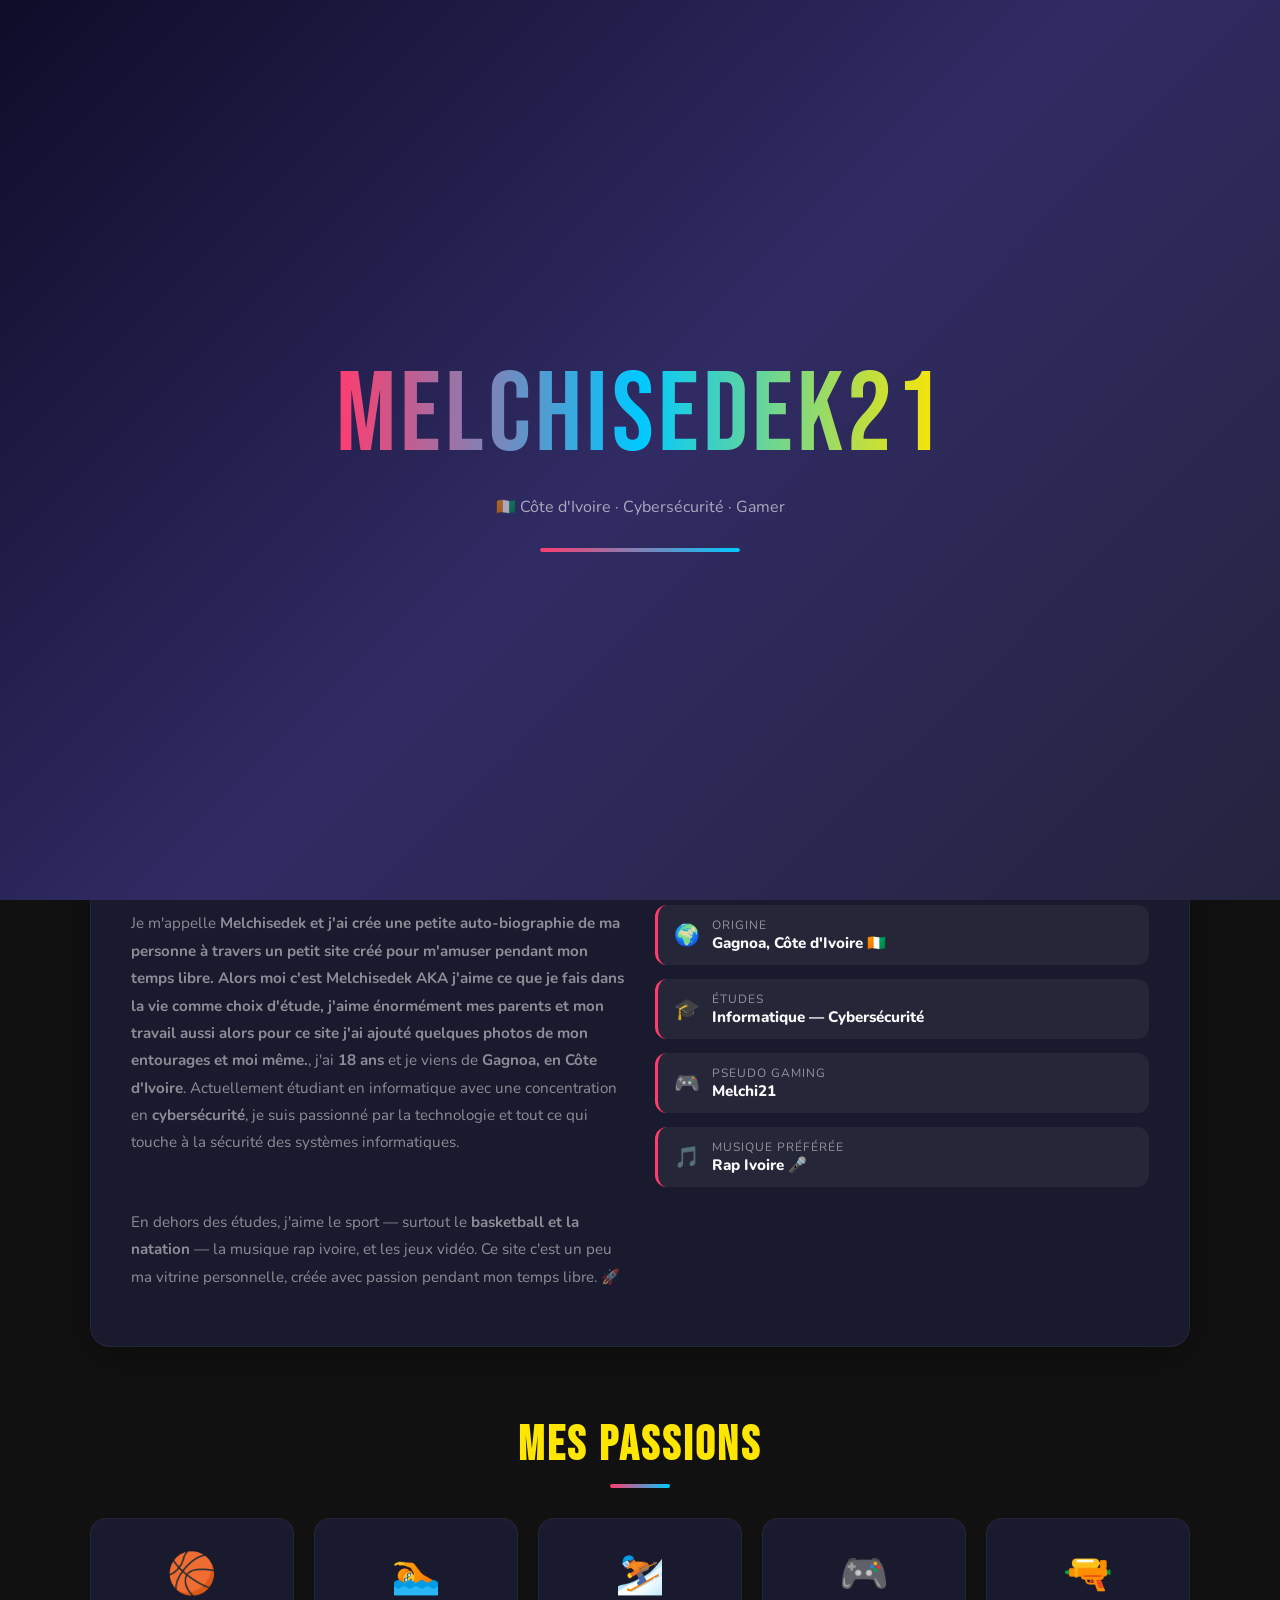
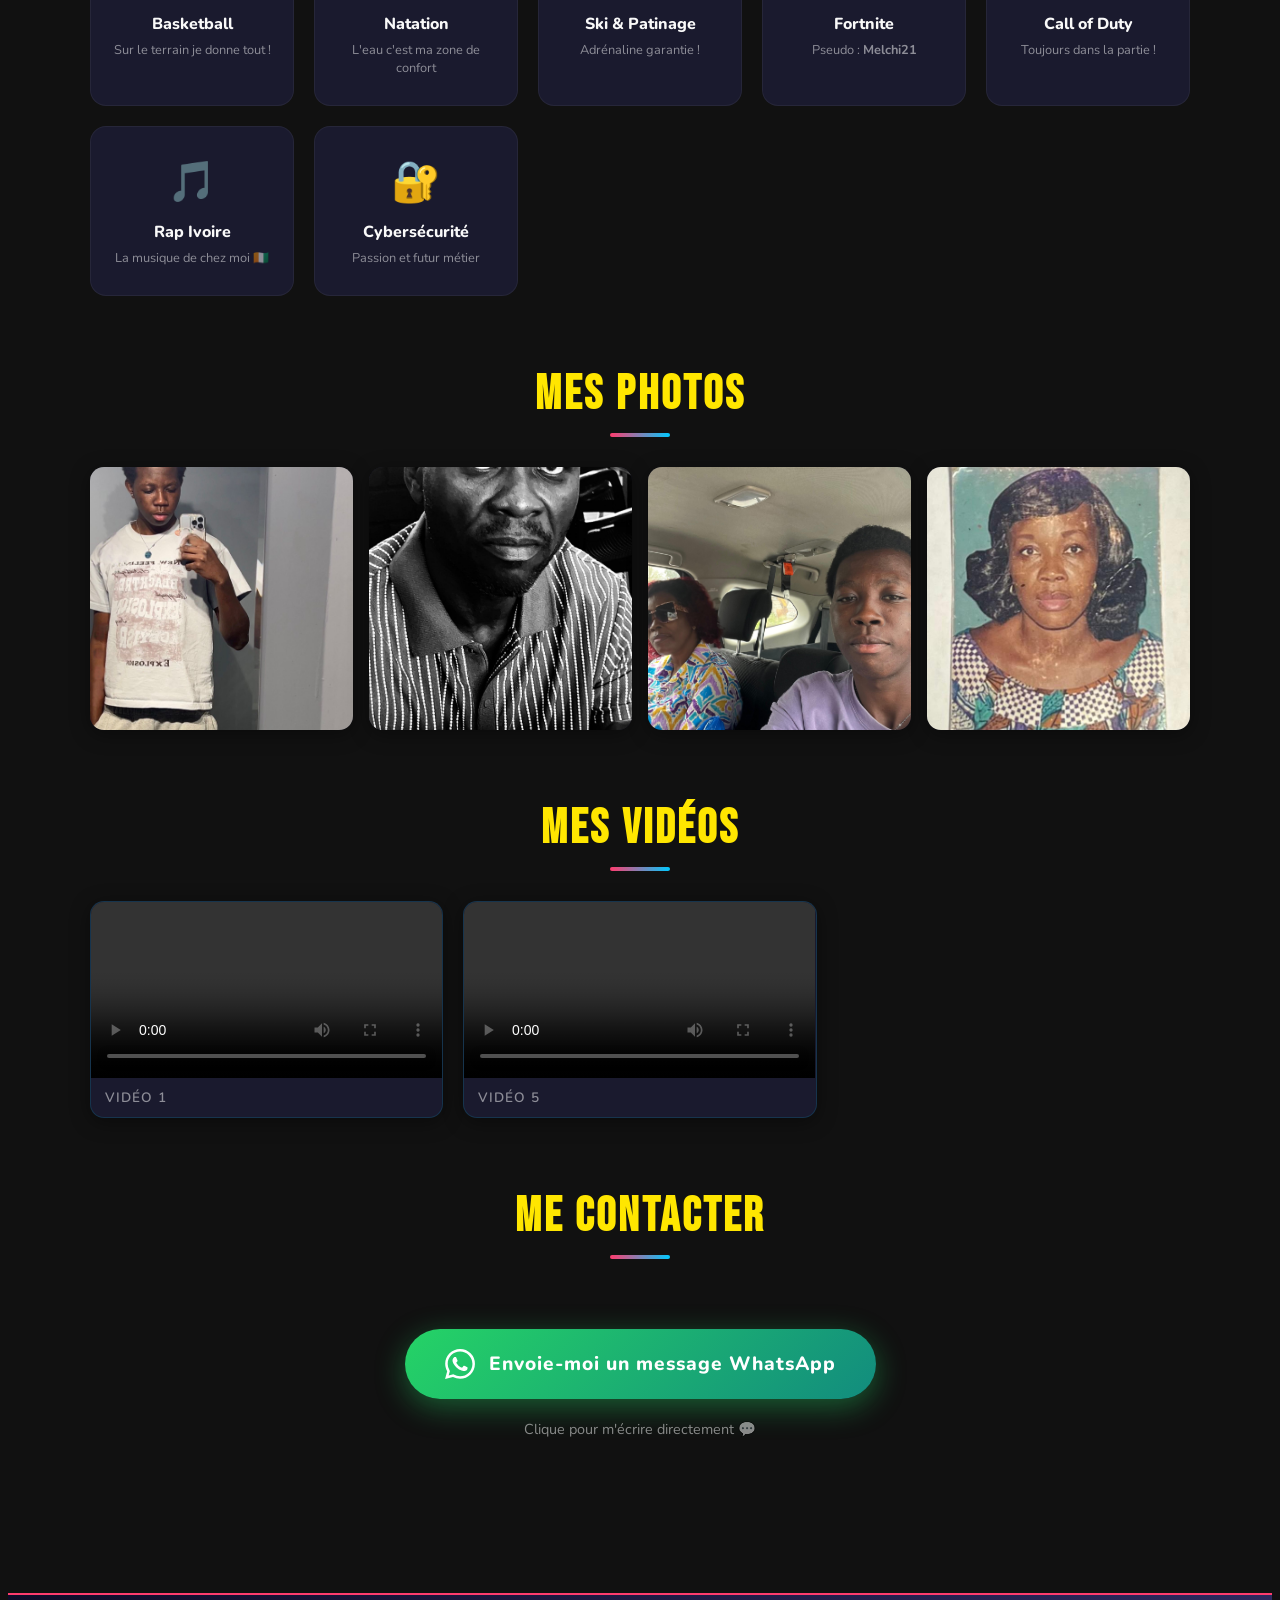
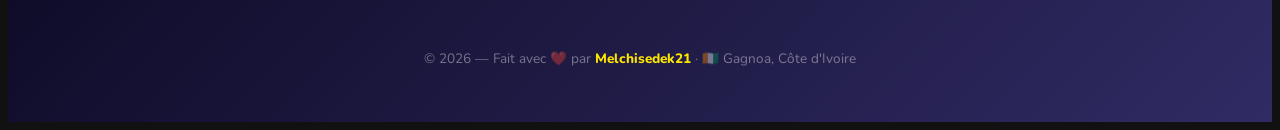
==== commit 35fdc3d5: "Update index.html" ====
--- a/index.html
+++ b/index.html
@@ -545,7 +545,7 @@
   <div class="about-card">
     <div class="about-text">
       <h3>Qui suis-je ?</h3>
-      <p>Je m'appelle <strong>Melchisedek</strong>, j'ai <strong>18 ans</strong> et je viens de <strong>Gagnoa, en Côte d'Ivoire</strong>. Actuellement étudiant en informatique avec une concentration en <strong>cybersécurité</strong>, je suis passionné par la technologie et tout ce qui touche à la sécurité des systèmes informatiques.</p>
+      <p>Je m'appelle <strong>Melchisedek et j'ai crée une petite auto-biographie de ma personne à travers un petit site créé pour m'amuser pendant mon temps libre. Alors moi c'est Melchisedek AKA j'aime ce que je fais dans la vie comme choix d'étude, j'aime énormément mes parents et mon travail aussi alors pour ce site j'ai ajouté quelques photos de mon entourages et moi même.</strong>, j'ai <strong>18 ans</strong> et je viens de <strong>Gagnoa, en Côte d'Ivoire</strong>. Actuellement étudiant en informatique avec une concentration en <strong>cybersécurité</strong>, je suis passionné par la technologie et tout ce qui touche à la sécurité des systèmes informatiques.</p>
       <br>
       <p>En dehors des études, j'aime le sport — surtout le <strong>basketball et la natation</strong> — la musique rap ivoire, et les jeux vidéo. Ce site c'est un peu ma vitrine personnelle, créée avec passion pendant mon temps libre. 🚀</p>
     </div>
@@ -752,3 +752,4 @@
 
 </body>
 </html>
+
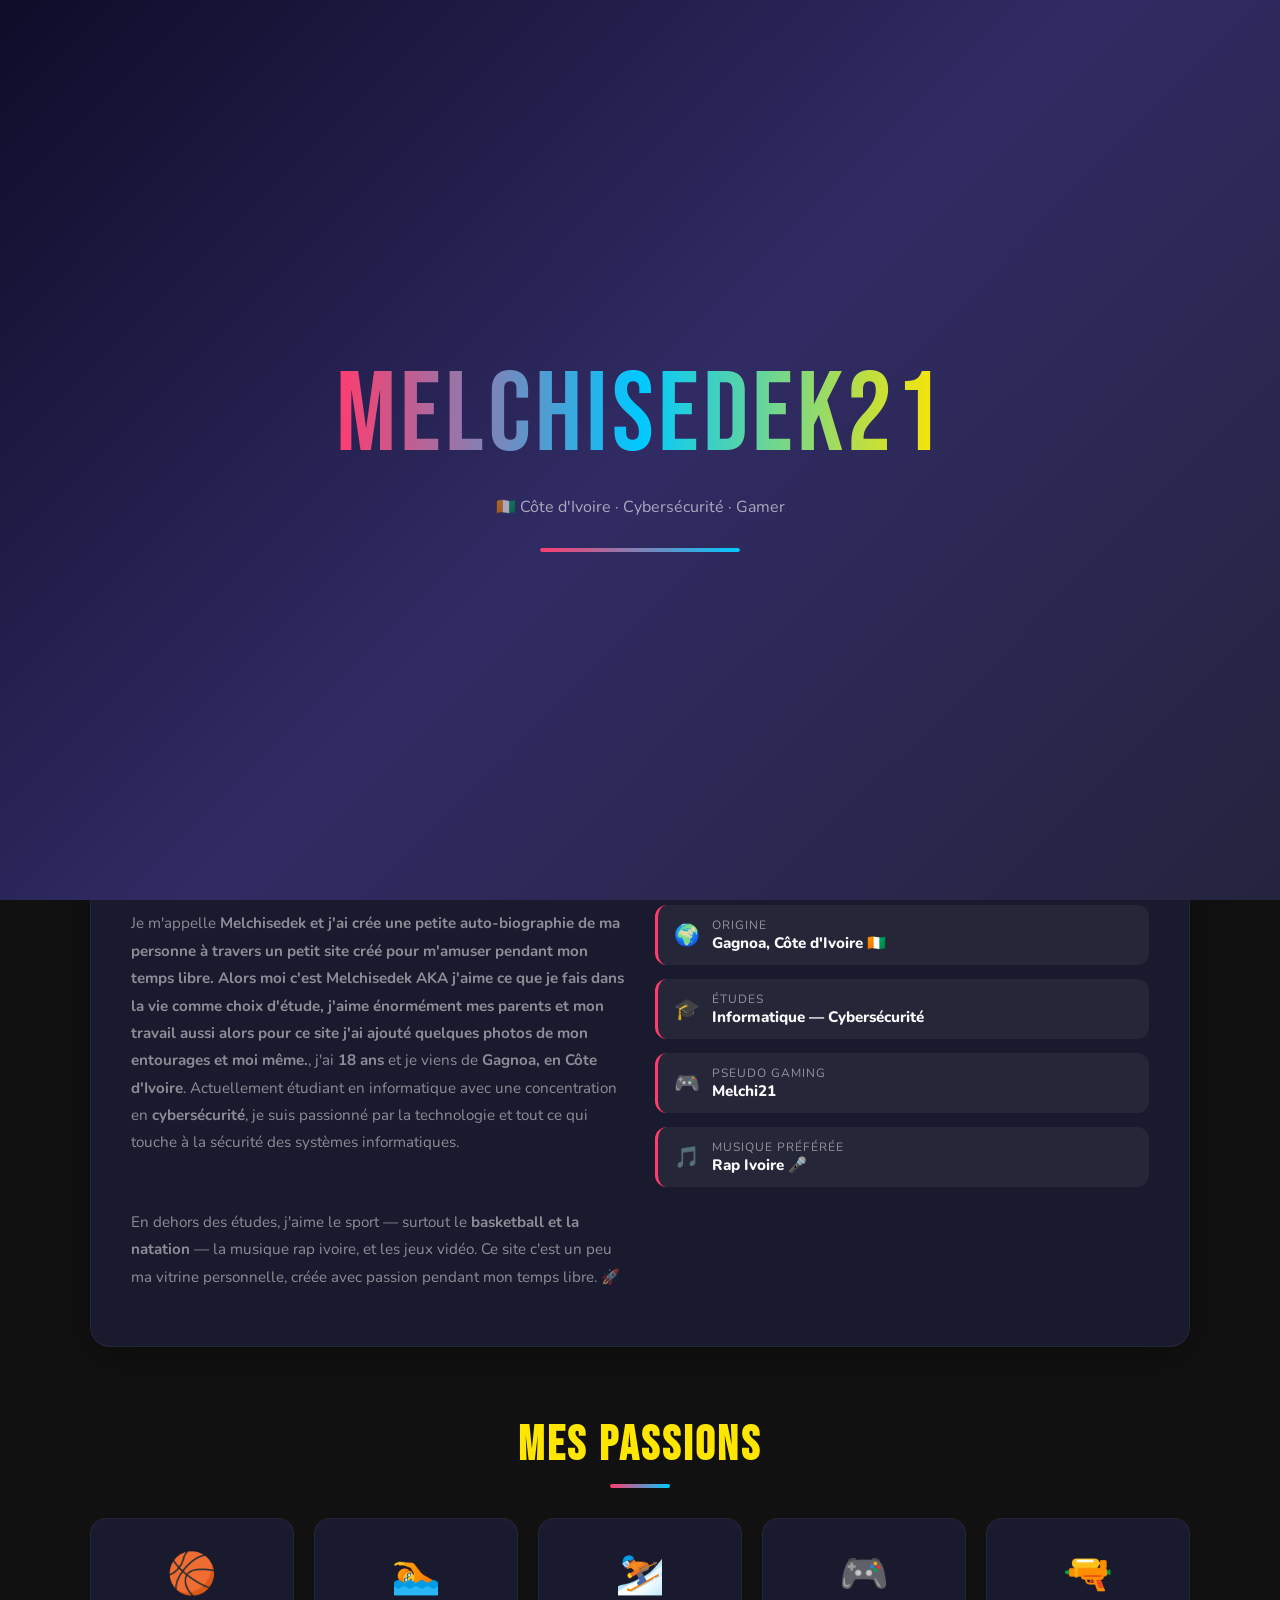
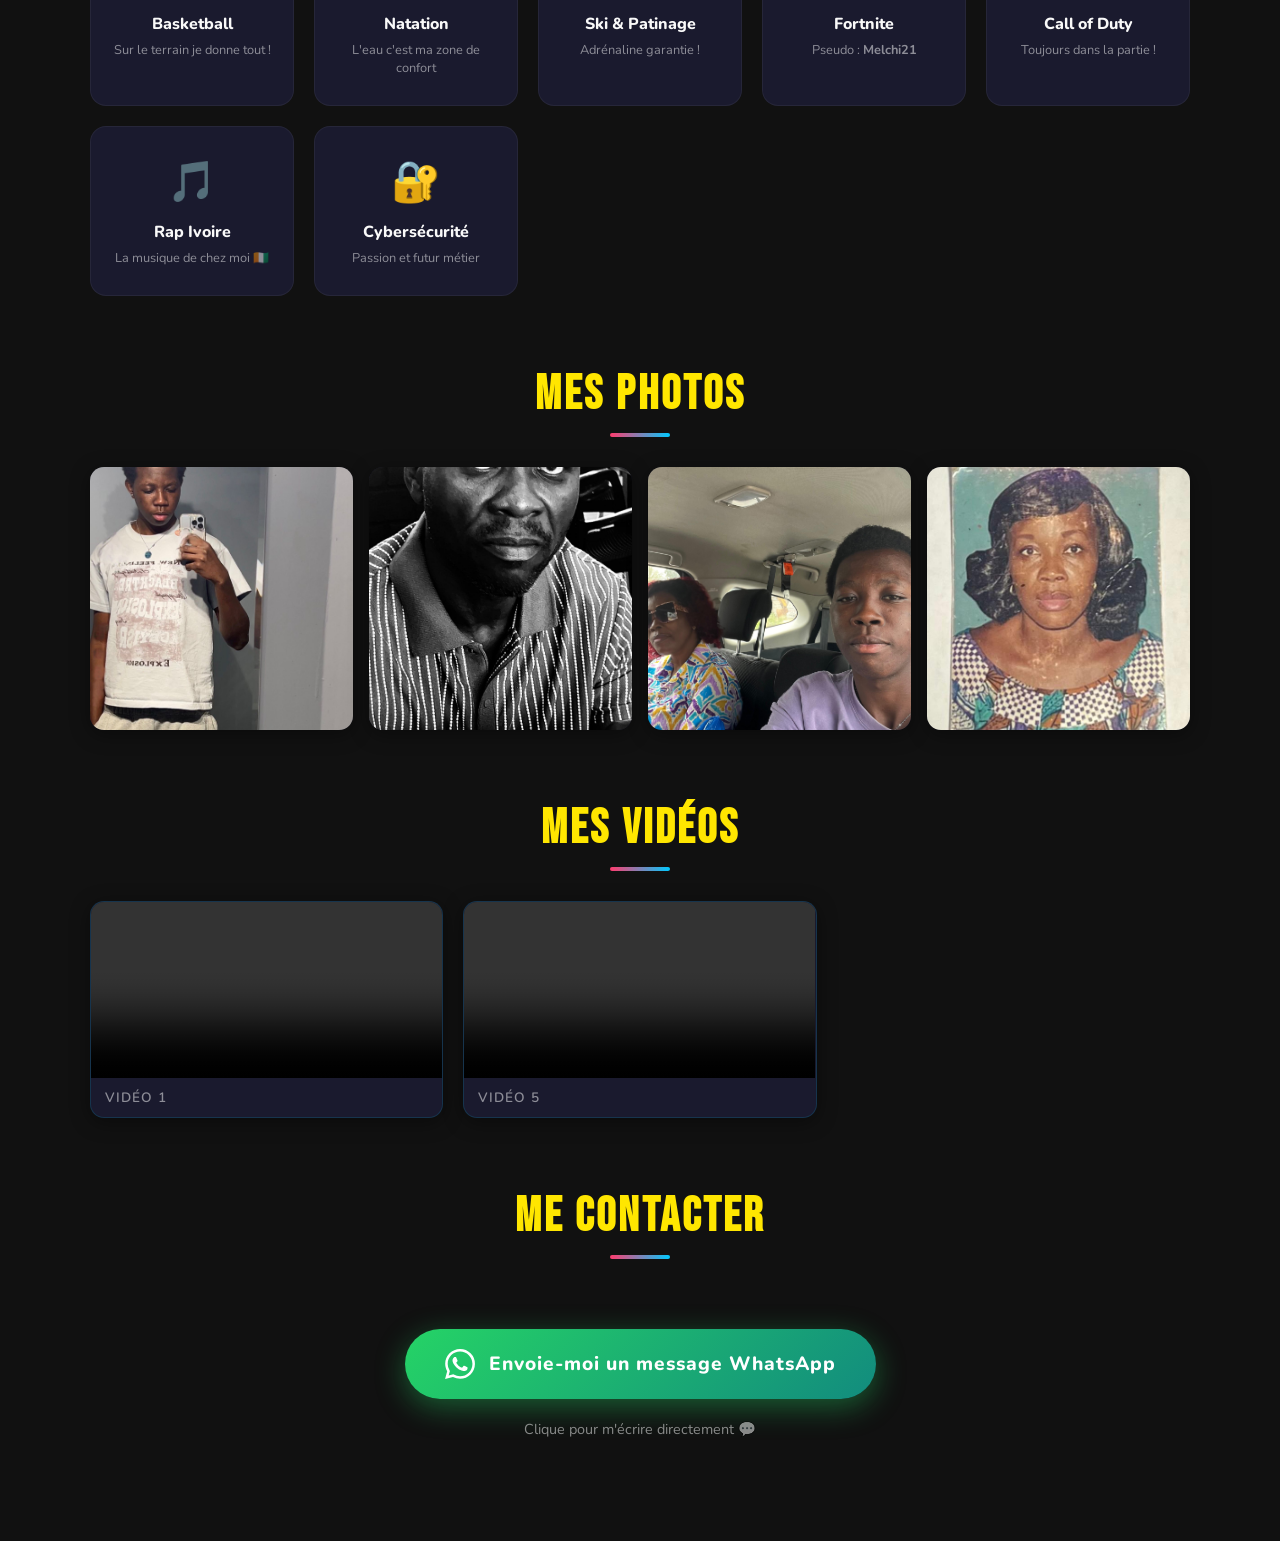
==== commit 3016ecb4: "Update index.html" ====
--- a/index.html
+++ b/index.html
@@ -680,12 +680,6 @@
 
 </main>
 
-<!-- FOOTER -->
-
-<footer>
-  <p>© 2026 — Fait avec ❤️ par <span>Melchisedek21</span> · 🇨🇮 Gagnoa, Côte d'Ivoire</p>
-</footer>
-
 <script>
   // ===== SPLASH SCREEN =====
   window.addEventListener('load', () => {
@@ -753,3 +747,4 @@
 </body>
 </html>
 
+
